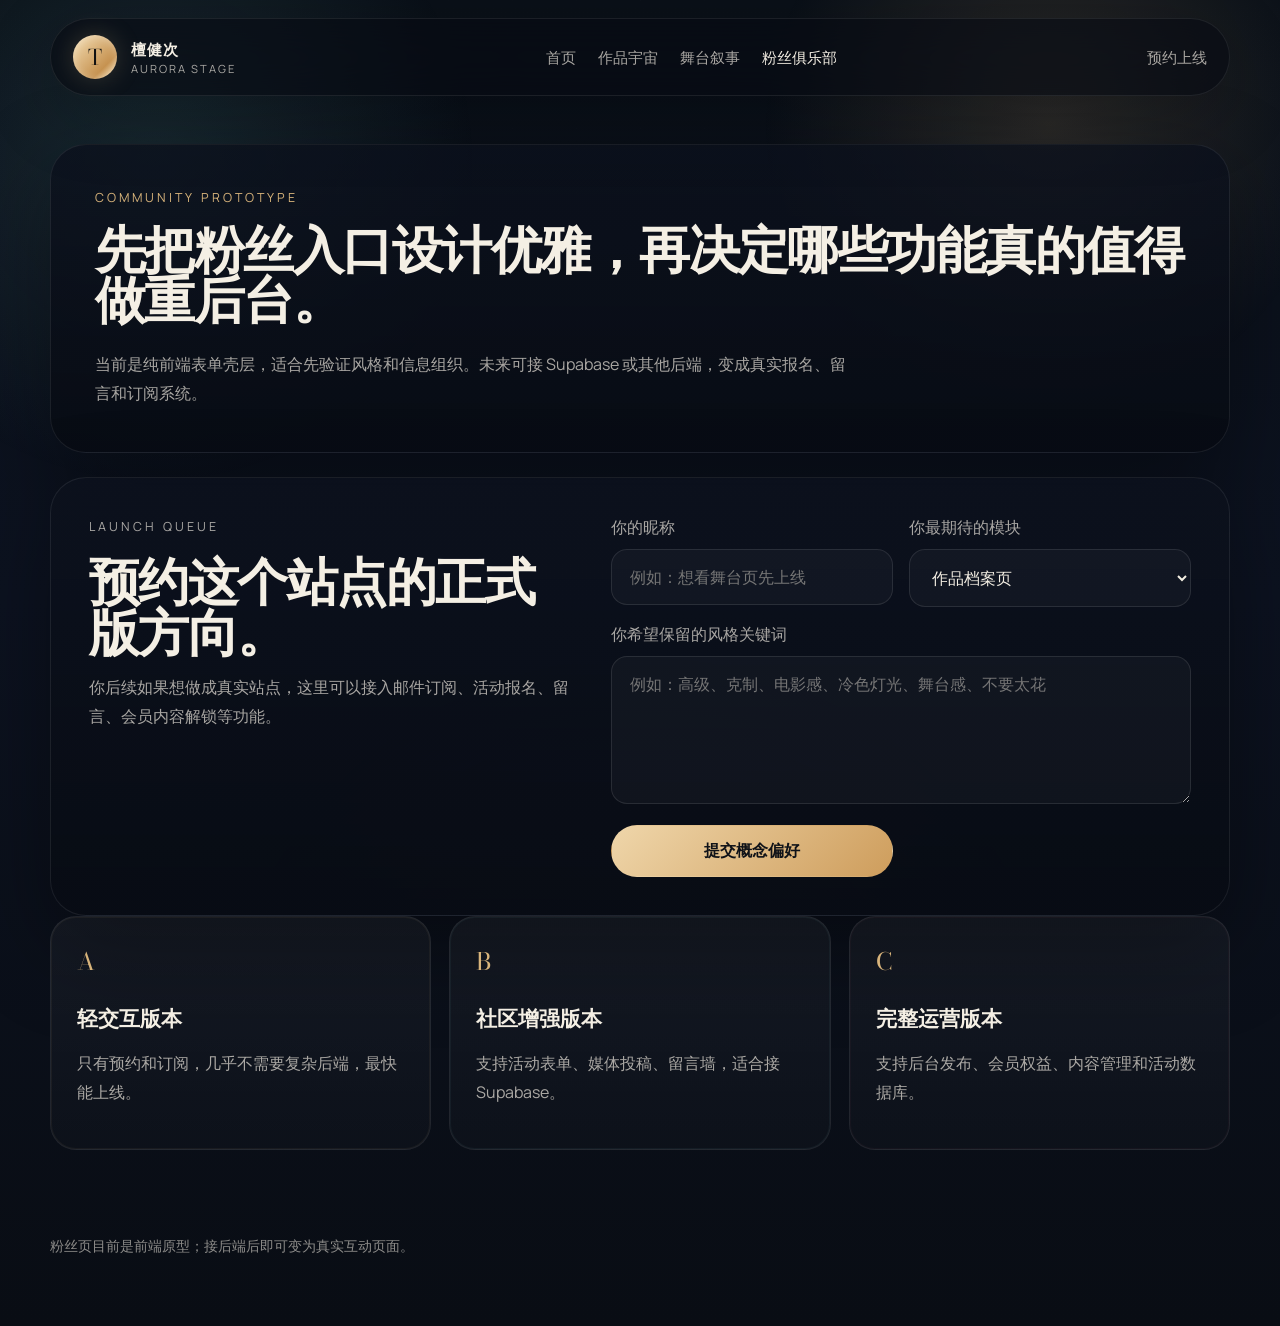
==== club.html @ 89926128 "Expand the prototype into a deployable multi-page site with a clear growth path The repo now moves b" ====
<!DOCTYPE html>
<html lang="zh-CN">
  <head>
    <meta charset="UTF-8" />
    <meta name="viewport" content="width=device-width, initial-scale=1.0" />
    <title>粉丝俱乐部 | 檀健次</title>
    <meta
      name="description"
      content="非官方概念站中的粉丝俱乐部页面：预约上线、活动报名和未来互动功能的前端原型。"
    />
    <meta name="theme-color" content="#0b0f17" />
    <link rel="icon" type="image/svg+xml" href="favicon.svg" />
    <link rel="preconnect" href="https://fonts.googleapis.com" />
    <link rel="preconnect" href="https://fonts.gstatic.com" crossorigin />
    <link
      href="https://fonts.googleapis.com/css2?family=Bodoni+Moda:opsz,wght@6..96,400;6..96,500;6..96,700&family=Manrope:wght@400;500;600;700;800&display=swap"
      rel="stylesheet"
    />
    <link rel="stylesheet" href="styles.css" />
  </head>
  <body data-page="club">
    <div class="site-bg"></div>
    <header class="site-header">
      <a class="brand" href="index.html" aria-label="返回首页">
        <span class="brand-mark">T</span>
        <span class="brand-copy">
          <strong>檀健次</strong>
          <em>Aurora Stage</em>
        </span>
      </a>
      <button class="nav-toggle" type="button" aria-label="打开导航" aria-expanded="false">
        <span></span>
        <span></span>
      </button>
      <nav class="site-nav" aria-label="主导航">
        <a href="index.html">首页</a>
        <a href="works.html">作品宇宙</a>
        <a href="stage.html">舞台叙事</a>
        <a href="club.html" aria-current="page">粉丝俱乐部</a>
      </nav>
      <a class="ghost-link" href="#launch">预约上线</a>
    </header>

    <main class="page-shell">
      <section class="page-hero panel reveal">
        <p class="eyebrow">Community Prototype</p>
        <h1>先把粉丝入口设计优雅，再决定哪些功能真的值得做重后台。</h1>
        <p class="hero-text narrow">
          当前是纯前端表单壳层，适合先验证风格和信息组织。未来可接 Supabase 或其他后端，变成真实报名、留言和订阅系统。
        </p>
      </section>

      <section id="launch" class="form-shell panel reveal">
        <div class="form-copy">
          <p class="eyebrow">Launch Queue</p>
          <h2>预约这个站点的正式版方向。</h2>
          <p>
            你后续如果想做成真实站点，这里可以接入邮件订阅、活动报名、留言、会员内容解锁等功能。
          </p>
        </div>
        <form class="prototype-form">
          <label>
            <span>你的昵称</span>
            <input type="text" placeholder="例如：想看舞台页先上线" />
          </label>
          <label>
            <span>你最期待的模块</span>
            <select>
              <option>作品档案页</option>
              <option>舞台视觉页</option>
              <option>活动报名</option>
              <option>内容更新订阅</option>
            </select>
          </label>
          <label class="full-span">
            <span>你希望保留的风格关键词</span>
            <textarea rows="5" placeholder="例如：高级、克制、电影感、冷色灯光、舞台感、不要太花"></textarea>
          </label>
          <button class="button primary" type="button">提交概念偏好</button>
        </form>
      </section>

      <section class="stack-grid reveal">
        <article class="glass-card accent-gold">
          <span class="card-index">A</span>
          <h3>轻交互版本</h3>
          <p>只有预约和订阅，几乎不需要复杂后端，最快能上线。</p>
        </article>
        <article class="glass-card accent-teal">
          <span class="card-index">B</span>
          <h3>社区增强版本</h3>
          <p>支持活动表单、媒体投稿、留言墙，适合接 Supabase。</p>
        </article>
        <article class="glass-card accent-rose">
          <span class="card-index">C</span>
          <h3>完整运营版本</h3>
          <p>支持后台发布、会员权益、内容管理和活动数据库。</p>
        </article>
      </section>
    </main>

    <footer class="site-footer">
      <p>粉丝页目前是前端原型；接后端后即可变为真实互动页面。</p>
    </footer>
    <script src="script.js"></script>
  </body>
</html>
---- styles.css ----
:root {
  --bg: #09101a;
  --bg-2: #0d1523;
  --panel: rgba(10, 16, 27, 0.82);
  --panel-strong: rgba(9, 13, 23, 0.94);
  --line: rgba(255, 255, 255, 0.08);
  --text: #f4efe4;
  --muted: rgba(244, 239, 228, 0.68);
  --gold: #d8b47b;
  --gold-deep: #b68345;
  --teal: #73c4c5;
  --rose: #98455f;
  --shadow: 0 32px 90px rgba(0, 0, 0, 0.36);
  --content: 1180px;
  --radius-xl: 36px;
  --radius-lg: 26px;
  --radius-md: 18px;
}

* {
  box-sizing: border-box;
}

html {
  scroll-behavior: smooth;
}

body {
  margin: 0;
  min-height: 100vh;
  color: var(--text);
  background: linear-gradient(180deg, #0a1018 0%, #0c1220 45%, #090d14 100%);
  font-family: "Manrope", "PingFang SC", "Microsoft YaHei", sans-serif;
}

body.nav-open {
  overflow: hidden;
}

.site-bg {
  position: fixed;
  inset: 0;
  pointer-events: none;
  background:
    radial-gradient(circle at 12% 18%, rgba(115, 196, 197, 0.14), transparent 24%),
    radial-gradient(circle at 82% 14%, rgba(216, 180, 123, 0.16), transparent 22%),
    radial-gradient(circle at 50% 120%, rgba(152, 69, 95, 0.2), transparent 34%);
}

body::before {
  content: "";
  position: fixed;
  inset: 0;
  pointer-events: none;
  opacity: 0.22;
  background-image:
    linear-gradient(rgba(255, 255, 255, 0.03) 1px, transparent 1px),
    linear-gradient(90deg, rgba(255, 255, 255, 0.03) 1px, transparent 1px);
  background-size: 64px 64px;
  mask-image: radial-gradient(circle at center, black 50%, transparent 100%);
}

img {
  max-width: 100%;
  display: block;
}

button,
input,
select,
textarea {
  font: inherit;
}

.page-shell {
  position: relative;
  z-index: 1;
  width: min(calc(100% - 32px), var(--content));
  margin: 0 auto;
  padding: 24px 0 72px;
}

.site-header {
  position: sticky;
  top: 16px;
  z-index: 40;
  width: min(calc(100% - 32px), var(--content));
  margin: 18px auto 0;
  padding: 16px 22px;
  display: flex;
  align-items: center;
  justify-content: space-between;
  gap: 20px;
  border: 1px solid var(--line);
  border-radius: 999px;
  background: rgba(7, 11, 18, 0.62);
  backdrop-filter: blur(24px);
  box-shadow: 0 20px 70px rgba(0, 0, 0, 0.22);
}

.brand {
  display: inline-flex;
  align-items: center;
  gap: 14px;
  color: inherit;
  text-decoration: none;
  white-space: nowrap;
}

.brand-mark {
  width: 44px;
  height: 44px;
  display: grid;
  place-items: center;
  border-radius: 50%;
  color: #111;
  font-family: "Bodoni Moda", "Times New Roman", serif;
  font-size: 1.35rem;
  background: linear-gradient(135deg, #f5e0b7 0%, #c69250 72%, #fff3d1 100%);
  box-shadow: inset 0 1px 8px rgba(255, 255, 255, 0.32), 0 0 26px rgba(216, 180, 123, 0.22);
}

.brand-copy {
  display: flex;
  flex-direction: column;
}

.brand-copy strong {
  font-size: 0.95rem;
  letter-spacing: 0.08em;
}

.brand-copy em {
  color: var(--muted);
  font-style: normal;
  letter-spacing: 0.18em;
  text-transform: uppercase;
  font-size: 0.7rem;
}

.site-nav {
  display: inline-flex;
  align-items: center;
  gap: 22px;
}

.site-nav a,
.ghost-link {
  color: var(--muted);
  text-decoration: none;
  font-size: 0.94rem;
  transition: color 180ms ease, opacity 180ms ease;
}

.site-nav a:hover,
.site-nav a[aria-current="page"],
.ghost-link:hover {
  color: var(--text);
}

.nav-toggle {
  display: none;
  width: 48px;
  height: 48px;
  border: 1px solid var(--line);
  border-radius: 50%;
  background: rgba(255, 255, 255, 0.03);
  align-items: center;
  justify-content: center;
  gap: 5px;
  cursor: pointer;
}

.nav-toggle span {
  display: block;
  width: 18px;
  height: 1.6px;
  border-radius: 999px;
  background: var(--text);
}

.panel,
.overview,
.entry-grid,
.timeline-shell {
  margin-top: 24px;
}

.panel,
.overview,
.timeline-shell,
.form-shell {
  border: 1px solid var(--line);
  border-radius: var(--radius-xl);
  background: linear-gradient(180deg, rgba(12, 17, 29, 0.8), rgba(8, 12, 20, 0.96));
  box-shadow: var(--shadow);
}

.hero {
  display: grid;
  grid-template-columns: 1.02fr 0.98fr;
  gap: 34px;
  min-height: 78vh;
  padding: 56px;
}

.hero-copy,
.page-hero {
  position: relative;
}

.hero-copy {
  display: flex;
  flex-direction: column;
  justify-content: center;
  max-width: 560px;
}

.page-hero {
  padding: 44px;
}

.hero h1,
.page-hero h1,
.section-heading h2,
.form-copy h2,
.quote-strip h2 {
  margin: 0;
  font-family: "Bodoni Moda", "Times New Roman", serif;
  font-weight: 700;
  line-height: 0.98;
  letter-spacing: -0.03em;
}

.hero h1 {
  font-size: clamp(3.4rem, 7vw, 6.5rem);
}

.page-hero h1,
.section-heading h2,
.form-copy h2,
.quote-strip h2 {
  font-size: clamp(2.3rem, 4vw, 4rem);
}

.eyebrow {
  margin: 0 0 18px;
  color: var(--gold);
  letter-spacing: 0.24em;
  text-transform: uppercase;
  font-size: 0.78rem;
}

.hero-text,
.section-text,
.glass-card p,
.entry-card p,
.roadmap-card li,
.bento-card p,
.timeline-item p,
.schedule-card p,
.form-copy p,
.quote-strip p,
.micro-note {
  color: var(--muted);
  line-height: 1.8;
}

.hero-text {
  max-width: 500px;
  margin: 26px 0 30px;
}

.hero-text.narrow {
  max-width: 760px;
  margin-bottom: 0;
}

.micro-note {
  margin-top: 18px;
  font-size: 0.92rem;
}

.hero-actions {
  display: flex;
  flex-wrap: wrap;
  gap: 14px;
}

.button {
  display: inline-flex;
  align-items: center;
  justify-content: center;
  min-height: 52px;
  padding: 0 22px;
  border-radius: 999px;
  border: 1px solid transparent;
  text-decoration: none;
  font-weight: 700;
  cursor: pointer;
  transition: transform 180ms ease, border-color 180ms ease, background 180ms ease;
}

.button:hover {
  transform: translateY(-2px);
}

.button.primary {
  color: #0f1218;
  background: linear-gradient(135deg, #efd6aa 0%, #ce9d5c 100%);
}

.button.secondary {
  color: var(--text);
  background: rgba(255, 255, 255, 0.03);
  border-color: rgba(255, 255, 255, 0.14);
}

.hero-visual {
  position: relative;
  min-height: 620px;
  display: flex;
  align-items: center;
  justify-content: center;
}

.orb {
  position: absolute;
  border-radius: 50%;
  filter: blur(16px);
}

.orb-gold {
  width: 520px;
  height: 520px;
  background: radial-gradient(circle, rgba(216, 180, 123, 0.28), transparent 62%);
}

.orb-teal {
  width: 280px;
  height: 280px;
  top: 14%;
  right: 6%;
  background: radial-gradient(circle, rgba(115, 196, 197, 0.26), transparent 68%);
}

.portrait-frame {
  position: relative;
  width: min(100%, 480px);
  aspect-ratio: 0.78;
  overflow: hidden;
  border-radius: 34px;
  border: 1px solid rgba(255, 255, 255, 0.12);
  background:
    linear-gradient(160deg, rgba(216, 180, 123, 0.18), rgba(255, 255, 255, 0.03) 28%, rgba(11, 17, 28, 0.95) 66%),
    linear-gradient(180deg, rgba(10, 14, 24, 0.4), rgba(7, 10, 18, 0.96));
  box-shadow: inset 0 1px 0 rgba(255, 255, 255, 0.08), 0 30px 80px rgba(0, 0, 0, 0.42);
}

.portrait-frame::before,
.portrait-frame::after {
  content: "";
  position: absolute;
  inset: 18px;
  border-radius: 24px;
}

.portrait-frame::before {
  border: 1px solid rgba(255, 255, 255, 0.08);
}

.portrait-frame::after {
  inset: auto 18px 18px 18px;
  height: 34%;
  background: linear-gradient(180deg, transparent, rgba(216, 180, 123, 0.09));
}

.portrait-shine {
  position: absolute;
  inset: -14% auto auto -18%;
  width: 60%;
  height: 130%;
  background: linear-gradient(90deg, transparent, rgba(255, 255, 255, 0.16), transparent);
  transform: rotate(18deg);
  animation: shimmer 10s linear infinite;
}

.portrait-core {
  position: absolute;
  inset: 0;
  display: flex;
  flex-direction: column;
  justify-content: flex-end;
  padding: 34px;
  background:
    radial-gradient(circle at 50% 22%, rgba(255, 255, 255, 0.06), transparent 24%),
    linear-gradient(180deg, transparent, rgba(4, 6, 11, 0.76));
}

.portrait-kicker,
.entry-tag,
.timeline-year {
  display: inline-block;
  width: fit-content;
  padding: 7px 12px;
  border-radius: 999px;
  border: 1px solid rgba(255, 255, 255, 0.12);
  color: var(--gold);
  letter-spacing: 0.16em;
  text-transform: uppercase;
  font-size: 0.74rem;
}

.portrait-kicker {
  margin-bottom: 12px;
}

.portrait-title {
  max-width: 240px;
  font-family: "Bodoni Moda", "Times New Roman", serif;
  font-size: clamp(2rem, 4vw, 3rem);
  line-height: 1.02;
}

.floating-note {
  position: absolute;
  padding: 14px 16px;
  border-radius: 18px;
  border: 1px solid rgba(255, 255, 255, 0.08);
  background: rgba(9, 13, 20, 0.68);
  backdrop-filter: blur(16px);
}

.floating-note span {
  display: block;
  margin-bottom: 4px;
  color: var(--muted);
  font-size: 0.72rem;
  letter-spacing: 0.18em;
  text-transform: uppercase;
}

.floating-note strong {
  font-size: 0.98rem;
}

.top-note {
  top: 13%;
  left: 2%;
}

.bottom-note {
  right: 3%;
  bottom: 10%;
}

.section-heading {
  max-width: 760px;
  margin-bottom: 26px;
}

.split-heading {
  max-width: none;
  display: grid;
  grid-template-columns: 1.08fr 0.92fr;
  gap: 28px;
  align-items: end;
}

.overview,
.timeline-shell {
  padding: 40px;
}

.stack-grid,
.roadmap-grid,
.schedule-grid {
  display: grid;
  gap: 18px;
}

.stack-grid,
.roadmap-grid {
  grid-template-columns: repeat(3, minmax(0, 1fr));
}

.glass-card,
.roadmap-card,
.bento-card,
.schedule-card,
.timeline-item,
.entry-card {
  border: 1px solid var(--line);
  border-radius: var(--radius-lg);
  background: linear-gradient(180deg, rgba(255, 255, 255, 0.04), rgba(255, 255, 255, 0.015));
}

.glass-card,
.roadmap-card,
.bento-card,
.schedule-card,
.timeline-item {
  padding: 26px;
}

.glass-card h3,
.entry-card h3,
.roadmap-card h3,
.bento-card h3,
.schedule-card h3 {
  margin: 14px 0 10px;
  font-size: 1.3rem;
}

.card-index {
  display: inline-block;
  margin-bottom: 10px;
  color: var(--gold);
  font-family: "Bodoni Moda", "Times New Roman", serif;
  font-size: 1.5rem;
}

.accent-gold {
  box-shadow: inset 0 0 0 1px rgba(216, 180, 123, 0.06);
}

.accent-teal {
  box-shadow: inset 0 0 0 1px rgba(115, 196, 197, 0.06);
}

.accent-rose {
  box-shadow: inset 0 0 0 1px rgba(152, 69, 95, 0.06);
}

.entry-grid {
  display: grid;
  grid-template-columns: 1.2fr 0.9fr 0.9fr;
  gap: 18px;
}

.entry-card {
  min-height: 260px;
  padding: 30px;
  text-decoration: none;
  color: inherit;
  transition: transform 220ms ease, border-color 220ms ease, box-shadow 220ms ease;
  background:
    linear-gradient(180deg, rgba(255, 255, 255, 0.03), rgba(255, 255, 255, 0.015)),
    linear-gradient(135deg, rgba(11, 17, 29, 0.96), rgba(16, 22, 34, 0.96));
}

.entry-card:hover {
  transform: translateY(-4px);
  border-color: rgba(255, 255, 255, 0.14);
  box-shadow: 0 24px 60px rgba(0, 0, 0, 0.22);
}

.entry-large {
  min-height: 320px;
  background:
    radial-gradient(circle at 74% 28%, rgba(115, 196, 197, 0.18), transparent 20%),
    linear-gradient(160deg, rgba(216, 180, 123, 0.18), rgba(11, 17, 29, 0.96) 58%);
}

.entry-tag {
  margin-bottom: 18px;
}

.blueprint {
  padding: 40px;
}

.roadmap-card ul {
  margin: 0;
  padding-left: 18px;
}

.roadmap-card li + li {
  margin-top: 10px;
}

.bento-grid {
  display: grid;
  grid-template-columns: 1.16fr 0.84fr 0.84fr;
  gap: 18px;
  margin-top: 24px;
}

.major-card {
  grid-row: span 2;
  min-height: 420px;
  background:
    radial-gradient(circle at 80% 20%, rgba(115, 196, 197, 0.18), transparent 22%),
    linear-gradient(135deg, rgba(216, 180, 123, 0.14), rgba(10, 16, 27, 0.96) 56%);
}

.timeline-list {
  display: grid;
  gap: 16px;
}

.timeline-item {
  position: relative;
  padding-left: 84px;
}

.timeline-item::before {
  content: "";
  position: absolute;
  top: 28px;
  left: 30px;
  width: 28px;
  height: 28px;
  border-radius: 50%;
  background: radial-gradient(circle, #f1ddb9 0%, #c89456 58%, #57310b 100%);
  box-shadow: 0 0 24px rgba(216, 180, 123, 0.22);
}

.wide-item .timeline-year,
.schedule-card .timeline-year {
  margin-bottom: 12px;
}

.schedule-grid {
  grid-template-columns: repeat(2, minmax(0, 1fr));
  margin-top: 24px;
}

.schedule-card {
  min-height: 220px;
}

.quote-strip {
  padding: 34px 38px;
}

.form-shell {
  display: grid;
  grid-template-columns: 0.92fr 1.08fr;
  gap: 28px;
  padding: 38px;
}

.prototype-form {
  display: grid;
  grid-template-columns: repeat(2, minmax(0, 1fr));
  gap: 16px;
}

.prototype-form label {
  display: block;
}

.prototype-form span {
  display: block;
  margin-bottom: 10px;
  color: var(--muted);
}

.prototype-form input,
.prototype-form select,
.prototype-form textarea {
  width: 100%;
  border: 1px solid rgba(255, 255, 255, 0.1);
  border-radius: 16px;
  background: rgba(255, 255, 255, 0.03);
  color: var(--text);
  padding: 16px 18px;
  outline: none;
}

.prototype-form input,
.prototype-form select {
  min-height: 56px;
}

.prototype-form textarea {
  resize: vertical;
  min-height: 148px;
}

.prototype-form input:focus,
.prototype-form select:focus,
.prototype-form textarea:focus {
  border-color: rgba(216, 180, 123, 0.48);
  box-shadow: 0 0 0 4px rgba(216, 180, 123, 0.08);
}

.full-span {
  grid-column: 1 / -1;
}

.site-footer {
  position: relative;
  z-index: 1;
  width: min(calc(100% - 32px), var(--content));
  margin: 0 auto 28px;
  padding: 0 0 28px;
  color: rgba(244, 239, 228, 0.56);
  font-size: 0.88rem;
}

.reveal {
  opacity: 0;
  transform: translateY(24px);
  transition: opacity 700ms ease, transform 700ms ease;
}

.reveal.is-visible {
  opacity: 1;
  transform: translateY(0);
}

@keyframes shimmer {
  0% {
    transform: translateX(-24%) rotate(18deg);
  }
  100% {
    transform: translateX(176%) rotate(18deg);
  }
}

@media (max-width: 1100px) {
  .hero,
  .split-heading,
  .stack-grid,
  .roadmap-grid,
  .entry-grid,
  .bento-grid,
  .schedule-grid,
  .form-shell,
  .prototype-form {
    grid-template-columns: 1fr;
  }

  .hero,
  .form-shell {
    padding: 34px;
  }

  .hero {
    min-height: auto;
  }

  .major-card {
    grid-row: span 1;
    min-height: 280px;
  }
}

@media (max-width: 820px) {
  .site-header {
    border-radius: 28px;
    padding: 14px 18px;
  }

  .nav-toggle {
    display: inline-flex;
  }

  .site-nav {
    position: absolute;
    top: calc(100% + 12px);
    left: 0;
    right: 0;
    display: grid;
    gap: 10px;
    padding: 14px;
    border-radius: 24px;
    border: 1px solid var(--line);
    background: rgba(7, 11, 18, 0.96);
    box-shadow: var(--shadow);
    opacity: 0;
    pointer-events: none;
    transform: translateY(-8px);
    transition: opacity 180ms ease, transform 180ms ease;
  }

  .site-header.nav-open .site-nav {
    opacity: 1;
    pointer-events: auto;
    transform: translateY(0);
  }

  .site-nav a,
  .ghost-link {
    padding: 12px 14px;
    border-radius: 14px;
    background: rgba(255, 255, 255, 0.03);
  }

  .ghost-link {
    display: none;
  }
}

@media (max-width: 720px) {
  .page-shell,
  .site-footer,
  .site-header {
    width: min(calc(100% - 18px), var(--content));
  }

  .site-header {
    position: static;
    margin-top: 10px;
  }

  .hero,
  .page-hero,
  .overview,
  .blueprint,
  .timeline-shell,
  .form-shell,
  .quote-strip {
    padding: 24px;
    border-radius: 24px;
  }

  .hero h1 {
    font-size: clamp(2.8rem, 15vw, 4.4rem);
  }

  .page-hero h1,
  .section-heading h2,
  .form-copy h2,
  .quote-strip h2 {
    font-size: clamp(2rem, 10vw, 3rem);
  }

  .hero-visual {
    min-height: 420px;
  }

  .floating-note {
    position: static;
    margin-top: 12px;
  }

  .timeline-item {
    padding-left: 68px;
  }

  .timeline-item::before {
    left: 22px;
    width: 24px;
    height: 24px;
  }
}
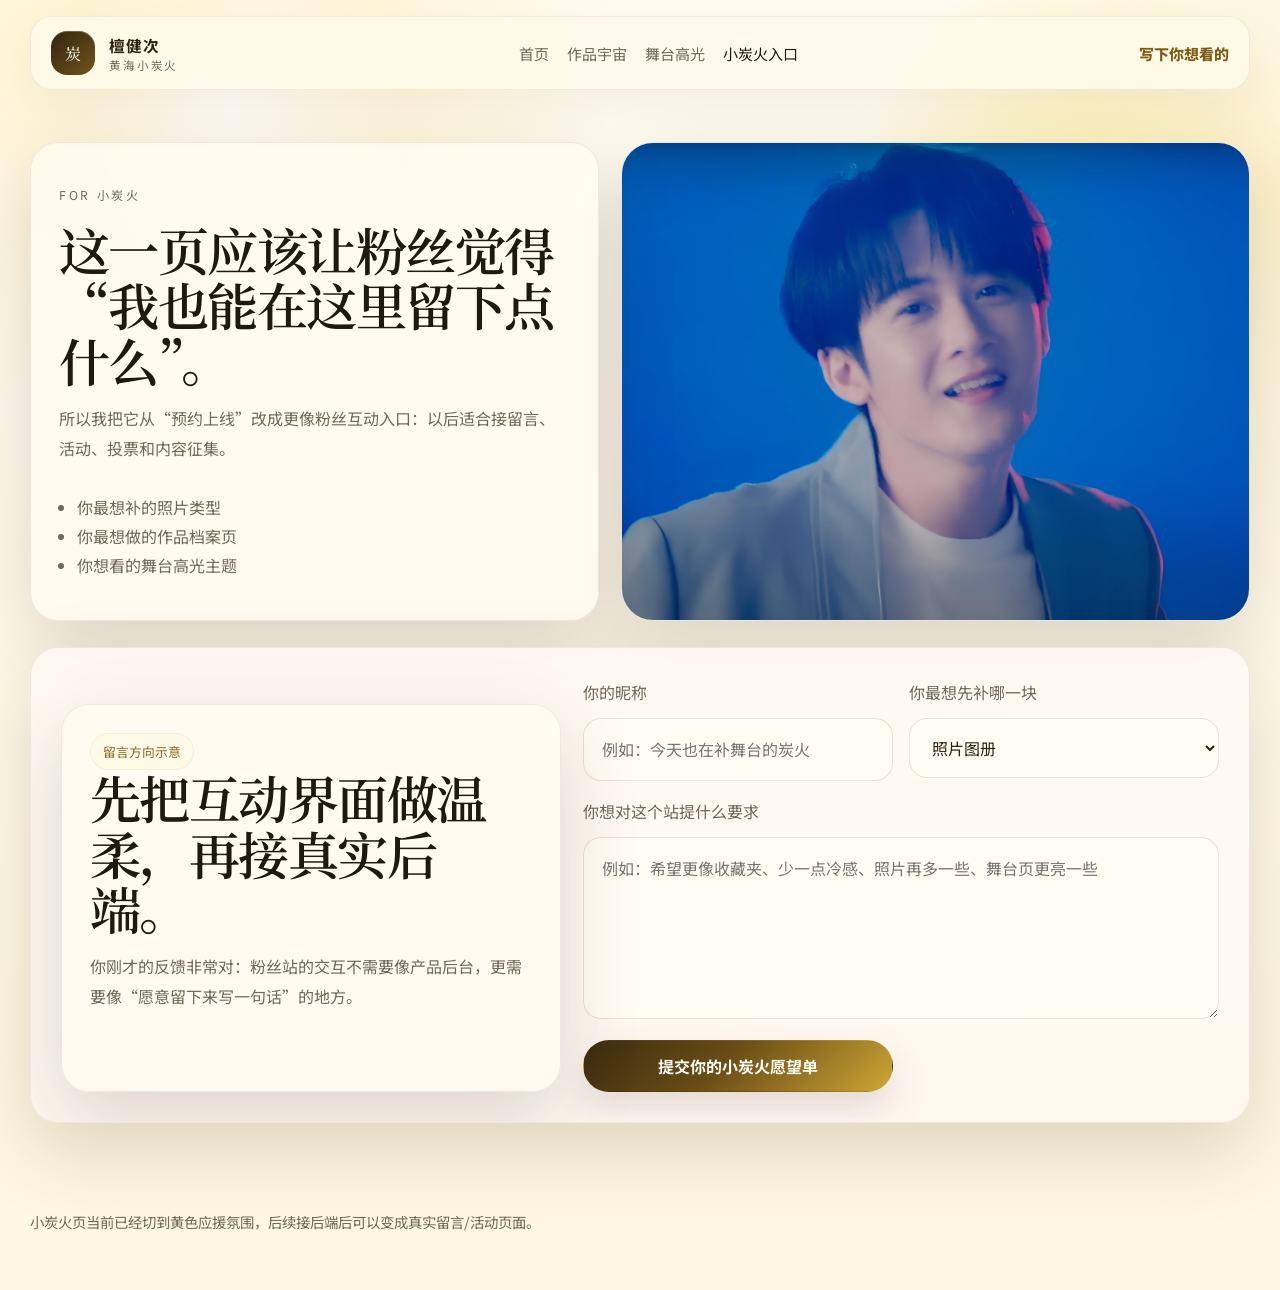
==== commit 4fe756dc: "Shift the fan site toward yellow-light support aesthetics and local photo assets The earlier redesig" ====
--- a/club.html
+++ b/club.html
@@ -3,29 +3,23 @@
   <head>
     <meta charset="UTF-8" />
     <meta name="viewport" content="width=device-width, initial-scale=1.0" />
-    <title>粉丝俱乐部 | 檀健次</title>
-    <meta
-      name="description"
-      content="非官方概念站中的粉丝俱乐部页面：预约上线、活动报名和未来互动功能的前端原型。"
-    />
-    <meta name="theme-color" content="#0b0f17" />
+    <title>小炭火入口 | 檀健次</title>
+    <meta name="description" content="檀健次粉丝向概念站中的小炭火页面：更温暖的互动入口、留言方向和活动模块原型。" />
+    <meta name="theme-color" content="#f6efe5" />
     <link rel="icon" type="image/svg+xml" href="favicon.svg" />
     <link rel="preconnect" href="https://fonts.googleapis.com" />
     <link rel="preconnect" href="https://fonts.gstatic.com" crossorigin />
-    <link
-      href="https://fonts.googleapis.com/css2?family=Bodoni+Moda:opsz,wght@6..96,400;6..96,500;6..96,700&family=Manrope:wght@400;500;600;700;800&display=swap"
-      rel="stylesheet"
-    />
+    <link href="https://fonts.googleapis.com/css2?family=Noto+Sans+SC:wght@400;500;700&family=Noto+Serif+SC:wght@500;600;700&display=swap" rel="stylesheet" />
     <link rel="stylesheet" href="styles.css" />
   </head>
   <body data-page="club">
-    <div class="site-bg"></div>
-    <header class="site-header">
+    <div class="site-bg fan-bg"></div>
+    <header class="site-header fan-header">
       <a class="brand" href="index.html" aria-label="返回首页">
-        <span class="brand-mark">T</span>
+        <span class="brand-mark">炭</span>
         <span class="brand-copy">
           <strong>檀健次</strong>
-          <em>Aurora Stage</em>
+          <em>黄海小炭火</em>
         </span>
       </a>
       <button class="nav-toggle" type="button" aria-label="打开导航" aria-expanded="false">
@@ -35,73 +29,59 @@
       <nav class="site-nav" aria-label="主导航">
         <a href="index.html">首页</a>
         <a href="works.html">作品宇宙</a>
-        <a href="stage.html">舞台叙事</a>
-        <a href="club.html" aria-current="page">粉丝俱乐部</a>
+        <a href="stage.html">舞台高光</a>
+        <a href="club.html" aria-current="page">小炭火入口</a>
       </nav>
-      <a class="ghost-link" href="#launch">预约上线</a>
+      <a class="ghost-link fan-link" href="#form">写下你想看的</a>
     </header>
 
     <main class="page-shell">
-      <section class="page-hero panel reveal">
-        <p class="eyebrow">Community Prototype</p>
-        <h1>先把粉丝入口设计优雅，再决定哪些功能真的值得做重后台。</h1>
-        <p class="hero-text narrow">
-          当前是纯前端表单壳层，适合先验证风格和信息组织。未来可接 Supabase 或其他后端，变成真实报名、留言和订阅系统。
-        </p>
+      <section class="club-welcome reveal">
+        <div class="club-copy card-soft">
+          <p class="eyebrow soft-eyebrow">For 小炭火</p>
+          <h2>这一页应该让粉丝觉得“我也能在这里留下点什么”。</h2>
+          <p>所以我把它从“预约上线”改成更像粉丝互动入口：以后适合接留言、活动、投票和内容征集。</p>
+          <ul class="club-list">
+            <li>你最想补的照片类型</li>
+            <li>你最想做的作品档案页</li>
+            <li>你想看的舞台高光主题</li>
+          </ul>
+        </div>
+        <article class="club-card tilt-card">
+          <img src="assets/images/tan-jianci-smile.jpg" alt="檀健次照片" />
+        </article>
       </section>
 
-      <section id="launch" class="form-shell panel reveal">
-        <div class="form-copy">
-          <p class="eyebrow">Launch Queue</p>
-          <h2>预约这个站点的正式版方向。</h2>
-          <p>
-            你后续如果想做成真实站点，这里可以接入邮件订阅、活动报名、留言、会员内容解锁等功能。
-          </p>
+      <section id="form" class="form-shell reveal">
+        <div class="update-panel">
+          <span class="mini-label">留言方向示意</span>
+          <h2>先把互动界面做温柔，再接真实后端。</h2>
+          <p>你刚才的反馈非常对：粉丝站的交互不需要像产品后台，更需要像“愿意留下来写一句话”的地方。</p>
         </div>
         <form class="prototype-form">
           <label>
             <span>你的昵称</span>
-            <input type="text" placeholder="例如：想看舞台页先上线" />
+            <input type="text" placeholder="例如：今天也在补舞台的炭火" />
           </label>
           <label>
-            <span>你最期待的模块</span>
+            <span>你最想先补哪一块</span>
             <select>
-              <option>作品档案页</option>
-              <option>舞台视觉页</option>
-              <option>活动报名</option>
-              <option>内容更新订阅</option>
+              <option>照片图册</option>
+              <option>作品档案</option>
+              <option>舞台高光页</option>
+              <option>留言互动区</option>
             </select>
           </label>
           <label class="full-span">
-            <span>你希望保留的风格关键词</span>
-            <textarea rows="5" placeholder="例如：高级、克制、电影感、冷色灯光、舞台感、不要太花"></textarea>
+            <span>你想对这个站提什么要求</span>
+            <textarea rows="5" placeholder="例如：希望更像收藏夹、少一点冷感、照片再多一些、舞台页更亮一些"></textarea>
           </label>
-          <button class="button primary" type="button">提交概念偏好</button>
+          <button class="button primary" type="button">提交你的小炭火愿望单</button>
         </form>
-      </section>
-
-      <section class="stack-grid reveal">
-        <article class="glass-card accent-gold">
-          <span class="card-index">A</span>
-          <h3>轻交互版本</h3>
-          <p>只有预约和订阅，几乎不需要复杂后端，最快能上线。</p>
-        </article>
-        <article class="glass-card accent-teal">
-          <span class="card-index">B</span>
-          <h3>社区增强版本</h3>
-          <p>支持活动表单、媒体投稿、留言墙，适合接 Supabase。</p>
-        </article>
-        <article class="glass-card accent-rose">
-          <span class="card-index">C</span>
-          <h3>完整运营版本</h3>
-          <p>支持后台发布、会员权益、内容管理和活动数据库。</p>
-        </article>
       </section>
     </main>
 
-    <footer class="site-footer">
-      <p>粉丝页目前是前端原型；接后端后即可变为真实互动页面。</p>
-    </footer>
+    <footer class="site-footer"><p>小炭火页当前已经切到黄色应援氛围，后续接后端后可以变成真实留言/活动页面。</p></footer>
     <script src="script.js"></script>
   </body>
 </html>
--- a/styles.css
+++ b/styles.css
@@ -1,20 +1,24 @@
 :root {
-  --bg: #09101a;
-  --bg-2: #0d1523;
-  --panel: rgba(10, 16, 27, 0.82);
-  --panel-strong: rgba(9, 13, 23, 0.94);
-  --line: rgba(255, 255, 255, 0.08);
-  --text: #f4efe4;
-  --muted: rgba(244, 239, 228, 0.68);
-  --gold: #d8b47b;
-  --gold-deep: #b68345;
-  --teal: #73c4c5;
-  --rose: #98455f;
-  --shadow: 0 32px 90px rgba(0, 0, 0, 0.36);
-  --content: 1180px;
-  --radius-xl: 36px;
+  --cream: #fff9e8;
+  --cream-deep: #fff0bf;
+  --ink: #20190e;
+  --ink-soft: #44331a;
+  --wine: #8f6520;
+  --wine-deep: #5e4316;
+  --gold: #f3c742;
+  --gold-soft: #ffe08a;
+  --shell: #fffef7;
+  --line: rgba(119, 90, 18, 0.14);
+  --line-strong: rgba(119, 90, 18, 0.24);
+  --text: #2d240f;
+  --muted: rgba(45, 36, 15, 0.68);
+  --shadow-soft: 0 22px 60px rgba(72, 45, 36, 0.08);
+  --shadow-card: 0 28px 80px rgba(48, 24, 18, 0.16);
+  --radius-xl: 34px;
   --radius-lg: 26px;
   --radius-md: 18px;
+  --content: 1220px;
+  --ease-out: cubic-bezier(0.22, 1, 0.36, 1);
 }
 
 * {
@@ -29,40 +33,20 @@
   margin: 0;
   min-height: 100vh;
   color: var(--text);
-  background: linear-gradient(180deg, #0a1018 0%, #0c1220 45%, #090d14 100%);
-  font-family: "Manrope", "PingFang SC", "Microsoft YaHei", sans-serif;
+  background:
+    radial-gradient(circle at 15% 0%, rgba(255, 224, 138, 0.42), transparent 26%),
+    radial-gradient(circle at 100% 15%, rgba(243, 199, 66, 0.18), transparent 24%),
+    linear-gradient(180deg, #fffdf3 0%, #fff7dd 100%);
+  font-family: "Noto Sans SC", "PingFang SC", "Microsoft YaHei", sans-serif;
 }
 
 body.nav-open {
   overflow: hidden;
 }
 
-.site-bg {
-  position: fixed;
-  inset: 0;
-  pointer-events: none;
-  background:
-    radial-gradient(circle at 12% 18%, rgba(115, 196, 197, 0.14), transparent 24%),
-    radial-gradient(circle at 82% 14%, rgba(216, 180, 123, 0.16), transparent 22%),
-    radial-gradient(circle at 50% 120%, rgba(152, 69, 95, 0.2), transparent 34%);
-}
-
-body::before {
-  content: "";
-  position: fixed;
-  inset: 0;
-  pointer-events: none;
-  opacity: 0.22;
-  background-image:
-    linear-gradient(rgba(255, 255, 255, 0.03) 1px, transparent 1px),
-    linear-gradient(90deg, rgba(255, 255, 255, 0.03) 1px, transparent 1px);
-  background-size: 64px 64px;
-  mask-image: radial-gradient(circle at center, black 50%, transparent 100%);
-}
-
 img {
-  max-width: 100%;
   display: block;
+  width: 100%;
 }
 
 button,
@@ -72,30 +56,82 @@
   font: inherit;
 }
 
+.site-bg {
+  position: fixed;
+  inset: 0;
+  pointer-events: none;
+}
+
+.fan-bg {
+  background:
+    radial-gradient(circle at 18% 12%, rgba(255, 255, 255, 0.82), transparent 14%),
+    radial-gradient(circle at 84% 22%, rgba(255, 236, 154, 0.62), transparent 18%);
+}
+
+.spark {
+  position: fixed;
+  z-index: 0;
+  width: 18vw;
+  aspect-ratio: 1;
+  border-radius: 50%;
+  pointer-events: none;
+  filter: blur(28px);
+  opacity: 0.28;
+  animation: drift 16s ease-in-out infinite alternate;
+}
+
+.spark-a {
+  top: 8%;
+  left: -4%;
+  background: radial-gradient(circle, rgba(255, 228, 112, 0.96), transparent 70%);
+}
+
+.spark-b {
+  top: 28%;
+  right: -2%;
+  background: radial-gradient(circle, rgba(243, 199, 66, 0.72), transparent 70%);
+  animation-duration: 19s;
+}
+
+.spark-c {
+  bottom: 12%;
+  left: 26%;
+  background: radial-gradient(circle, rgba(163, 118, 31, 0.26), transparent 72%);
+  animation-duration: 22s;
+}
+
 .page-shell {
   position: relative;
-  z-index: 1;
-  width: min(calc(100% - 32px), var(--content));
+  z-index: 2;
+  width: min(calc(100% - 34px), var(--content));
   margin: 0 auto;
-  padding: 24px 0 72px;
+  padding: 26px 0 72px;
+}
+
+.home-shell {
+  padding-top: 22px;
 }
 
 .site-header {
   position: sticky;
-  top: 16px;
-  z-index: 40;
-  width: min(calc(100% - 32px), var(--content));
-  margin: 18px auto 0;
-  padding: 16px 22px;
+  top: 12px;
+  z-index: 30;
+  width: min(calc(100% - 34px), var(--content));
+  margin: 16px auto 0;
   display: flex;
   align-items: center;
   justify-content: space-between;
-  gap: 20px;
-  border: 1px solid var(--line);
-  border-radius: 999px;
-  background: rgba(7, 11, 18, 0.62);
-  backdrop-filter: blur(24px);
-  box-shadow: 0 20px 70px rgba(0, 0, 0, 0.22);
+  gap: 18px;
+  padding: 14px 20px;
+  border-radius: 24px;
+  border: 1px solid rgba(80, 50, 42, 0.08);
+  background: rgba(255, 250, 234, 0.84);
+  box-shadow: 0 18px 50px rgba(120, 85, 65, 0.08);
+  backdrop-filter: blur(18px);
+}
+
+.fan-header {
+  border-radius: 22px;
 }
 
 .brand {
@@ -110,14 +146,14 @@
 .brand-mark {
   width: 44px;
   height: 44px;
+  border-radius: 16px;
   display: grid;
   place-items: center;
-  border-radius: 50%;
-  color: #111;
-  font-family: "Bodoni Moda", "Times New Roman", serif;
-  font-size: 1.35rem;
-  background: linear-gradient(135deg, #f5e0b7 0%, #c69250 72%, #fff3d1 100%);
-  box-shadow: inset 0 1px 8px rgba(255, 255, 255, 0.32), 0 0 26px rgba(216, 180, 123, 0.22);
+  color: var(--shell);
+  font-family: "Noto Serif SC", "Songti SC", serif;
+  font-size: 1rem;
+  background: linear-gradient(135deg, #33250f 0%, #6f531c 100%);
+  box-shadow: inset 0 1px 0 rgba(255, 255, 255, 0.24);
 }
 
 .brand-copy {
@@ -126,22 +162,22 @@
 }
 
 .brand-copy strong {
-  font-size: 0.95rem;
-  letter-spacing: 0.08em;
+  font-size: 0.98rem;
+  letter-spacing: 0.06em;
 }
 
 .brand-copy em {
   color: var(--muted);
   font-style: normal;
-  letter-spacing: 0.18em;
+  font-size: 0.72rem;
+  letter-spacing: 0.16em;
   text-transform: uppercase;
-  font-size: 0.7rem;
 }
 
 .site-nav {
   display: inline-flex;
   align-items: center;
-  gap: 22px;
+  gap: 18px;
 }
 
 .site-nav a,
@@ -149,136 +185,132 @@
   color: var(--muted);
   text-decoration: none;
   font-size: 0.94rem;
-  transition: color 180ms ease, opacity 180ms ease;
+  transition: color 180ms ease, transform 180ms ease;
 }
 
 .site-nav a:hover,
 .site-nav a[aria-current="page"],
 .ghost-link:hover {
-  color: var(--text);
+  color: var(--ink);
+}
+
+.fan-link {
+  color: #7f5a12;
+  font-weight: 800;
 }
 
 .nav-toggle {
   display: none;
-  width: 48px;
-  height: 48px;
-  border: 1px solid var(--line);
-  border-radius: 50%;
-  background: rgba(255, 255, 255, 0.03);
+  width: 46px;
+  height: 46px;
   align-items: center;
   justify-content: center;
-  gap: 5px;
+  gap: 4px;
+  border: 1px solid var(--line);
+  border-radius: 14px;
+  background: rgba(255, 255, 255, 0.45);
   cursor: pointer;
 }
 
 .nav-toggle span {
   display: block;
   width: 18px;
-  height: 1.6px;
+  height: 2px;
+  background: var(--ink);
   border-radius: 999px;
-  background: var(--text);
-}
-
-.panel,
-.overview,
-.entry-grid,
-.timeline-shell {
-  margin-top: 24px;
-}
-
-.panel,
-.overview,
-.timeline-shell,
-.form-shell {
-  border: 1px solid var(--line);
-  border-radius: var(--radius-xl);
-  background: linear-gradient(180deg, rgba(12, 17, 29, 0.8), rgba(8, 12, 20, 0.96));
-  box-shadow: var(--shadow);
-}
-
-.hero {
-  display: grid;
-  grid-template-columns: 1.02fr 0.98fr;
+}
+
+.hero-fan,
+.panel-soft,
+.gallery-showcase,
+.poster-cluster,
+.spotlight-wrap,
+.club-welcome,
+.form-shell,
+.update-panel,
+.ticker-band,
+.credit-strip,
+.memory-card,
+.card-soft,
+.page-intro,
+.diary-panel,
+.section-frame {
+  position: relative;
+  z-index: 1;
+}
+
+.hero-fan {
+  display: grid;
+  grid-template-columns: 5fr 7fr;
   gap: 34px;
-  min-height: 78vh;
-  padding: 56px;
-}
-
-.hero-copy,
-.page-hero {
-  position: relative;
-}
-
-.hero-copy {
-  display: flex;
-  flex-direction: column;
-  justify-content: center;
-  max-width: 560px;
-}
-
-.page-hero {
-  padding: 44px;
-}
-
-.hero h1,
-.page-hero h1,
+  align-items: end;
+  min-height: min(100svh, 920px);
+  padding: 36px 0 26px;
+}
+
+.hero-main {
+  padding: 24px 0 30px;
+}
+
+.eyebrow {
+  margin: 0 0 16px;
+  font-size: 0.76rem;
+  letter-spacing: 0.22em;
+  text-transform: uppercase;
+}
+
+.soft-eyebrow {
+  color: rgba(127, 90, 18, 0.76);
+}
+
+.hero-fan h1,
+.page-intro h1,
 .section-heading h2,
-.form-copy h2,
-.quote-strip h2 {
+.card-soft h3,
+.club-copy h2,
+.update-panel h2 {
   margin: 0;
-  font-family: "Bodoni Moda", "Times New Roman", serif;
-  font-weight: 700;
-  line-height: 0.98;
+  color: var(--ink);
+  font-family: "Noto Serif SC", "Songti SC", serif;
+  font-weight: 600;
   letter-spacing: -0.03em;
-}
-
-.hero h1 {
-  font-size: clamp(3.4rem, 7vw, 6.5rem);
-}
-
-.page-hero h1,
+  line-height: 1.08;
+}
+
+.hero-fan h1 {
+  font-size: clamp(2.9rem, 6vw, 5.4rem);
+}
+
+.page-intro h1,
 .section-heading h2,
-.form-copy h2,
-.quote-strip h2 {
-  font-size: clamp(2.3rem, 4vw, 4rem);
-}
-
-.eyebrow {
-  margin: 0 0 18px;
-  color: var(--gold);
-  letter-spacing: 0.24em;
-  text-transform: uppercase;
-  font-size: 0.78rem;
+.club-copy h2,
+.update-panel h2 {
+  font-size: clamp(2rem, 4vw, 3.6rem);
 }
 
 .hero-text,
 .section-text,
-.glass-card p,
-.entry-card p,
-.roadmap-card li,
-.bento-card p,
-.timeline-item p,
-.schedule-card p,
-.form-copy p,
-.quote-strip p,
-.micro-note {
+.card-soft p,
+.poster-note p,
+.update-panel p,
+.prototype-form span,
+.prototype-form input,
+.prototype-form select,
+.prototype-form textarea,
+.site-footer,
+.credit-strip p,
+.memory-card p {
   color: var(--muted);
-  line-height: 1.8;
+  line-height: 1.85;
+}
+
+.fan-copy {
+  max-width: 480px;
 }
 
 .hero-text {
-  max-width: 500px;
-  margin: 26px 0 30px;
-}
-
-.hero-text.narrow {
-  max-width: 760px;
-  margin-bottom: 0;
-}
-
-.micro-note {
-  margin-top: 18px;
-  font-size: 0.92rem;
+  margin: 26px 0 28px;
+  font-size: 1rem;
 }
 
 .hero-actions {
@@ -295,10 +327,9 @@
   padding: 0 22px;
   border-radius: 999px;
   border: 1px solid transparent;
+  font-weight: 700;
   text-decoration: none;
-  font-weight: 700;
-  cursor: pointer;
-  transition: transform 180ms ease, border-color 180ms ease, background 180ms ease;
+  transition: transform 280ms var(--ease-out), box-shadow 280ms var(--ease-out), border-color 280ms ease;
 }
 
 .button:hover {
@@ -306,339 +337,388 @@
 }
 
 .button.primary {
-  color: #0f1218;
-  background: linear-gradient(135deg, #efd6aa 0%, #ce9d5c 100%);
+  color: var(--shell);
+  background: linear-gradient(135deg, #3a2b10 0%, #6a4d16 45%, #f3c742 120%);
+  box-shadow: 0 16px 36px rgba(105, 67, 72, 0.18);
 }
 
 .button.secondary {
-  color: var(--text);
-  background: rgba(255, 255, 255, 0.03);
-  border-color: rgba(255, 255, 255, 0.14);
-}
-
-.hero-visual {
+  color: var(--ink);
+  background: rgba(255, 255, 255, 0.68);
+  border-color: rgba(92, 57, 51, 0.1);
+}
+
+.fan-tags {
+  display: flex;
+  flex-wrap: wrap;
+  gap: 10px;
+  margin-top: 20px;
+}
+
+.fan-tags span,
+.mini-label,
+.floating-badge {
+  display: inline-flex;
+  align-items: center;
+  gap: 8px;
+  padding: 8px 12px;
+  border-radius: 999px;
+  font-size: 0.8rem;
+}
+
+.fan-tags span,
+.mini-label {
+  color: rgba(127, 90, 18, 0.9);
+  background: rgba(255, 251, 230, 0.88);
+  border: 1px solid rgba(127, 90, 18, 0.08);
+}
+
+.hero-photo-stack {
   position: relative;
-  min-height: 620px;
-  display: flex;
-  align-items: center;
-  justify-content: center;
-}
-
-.orb {
+  min-height: 720px;
+}
+
+.photo-card,
+.gallery-large,
+.gallery-small,
+.poster-card,
+.stage-card,
+.club-card,
+.memory-card,
+.card-soft,
+.update-panel,
+.form-shell,
+.hero-strip-card {
+  overflow: hidden;
+  border: 1px solid rgba(103, 68, 73, 0.1);
+  background: rgba(255, 250, 244, 0.84);
+  box-shadow: var(--shadow-card);
+}
+
+.photo-card,
+.gallery-large,
+.gallery-small,
+.poster-card,
+.stage-card,
+.hero-strip-card {
+  border-radius: 30px;
+}
+
+.photo-card img,
+.gallery-large img,
+.gallery-small img,
+.poster-card img,
+.stage-card img {
+  height: 100%;
+  object-fit: cover;
+}
+
+.photo-card-main {
   position: absolute;
-  border-radius: 50%;
-  filter: blur(16px);
-}
-
-.orb-gold {
-  width: 520px;
-  height: 520px;
-  background: radial-gradient(circle, rgba(216, 180, 123, 0.28), transparent 62%);
-}
-
-.orb-teal {
-  width: 280px;
-  height: 280px;
-  top: 14%;
-  right: 6%;
-  background: radial-gradient(circle, rgba(115, 196, 197, 0.26), transparent 68%);
-}
-
-.portrait-frame {
-  position: relative;
-  width: min(100%, 480px);
-  aspect-ratio: 0.78;
-  overflow: hidden;
-  border-radius: 34px;
-  border: 1px solid rgba(255, 255, 255, 0.12);
-  background:
-    linear-gradient(160deg, rgba(216, 180, 123, 0.18), rgba(255, 255, 255, 0.03) 28%, rgba(11, 17, 28, 0.95) 66%),
-    linear-gradient(180deg, rgba(10, 14, 24, 0.4), rgba(7, 10, 18, 0.96));
-  box-shadow: inset 0 1px 0 rgba(255, 255, 255, 0.08), 0 30px 80px rgba(0, 0, 0, 0.42);
-}
-
-.portrait-frame::before,
-.portrait-frame::after {
-  content: "";
+  right: 0;
+  top: 0;
+  width: min(78%, 540px);
+  aspect-ratio: 4 / 5;
+}
+
+.photo-card-side {
   position: absolute;
-  inset: 18px;
-  border-radius: 24px;
-}
-
-.portrait-frame::before {
-  border: 1px solid rgba(255, 255, 255, 0.08);
-}
-
-.portrait-frame::after {
-  inset: auto 18px 18px 18px;
-  height: 34%;
-  background: linear-gradient(180deg, transparent, rgba(216, 180, 123, 0.09));
-}
-
-.portrait-shine {
+  left: 6%;
+  bottom: 5%;
+  width: min(42%, 250px);
+  aspect-ratio: 4 / 5;
+}
+
+.photo-card-meta {
   position: absolute;
-  inset: -14% auto auto -18%;
-  width: 60%;
-  height: 130%;
-  background: linear-gradient(90deg, transparent, rgba(255, 255, 255, 0.16), transparent);
-  transform: rotate(18deg);
-  animation: shimmer 10s linear infinite;
-}
-
-.portrait-core {
-  position: absolute;
-  inset: 0;
-  display: flex;
-  flex-direction: column;
-  justify-content: flex-end;
-  padding: 34px;
-  background:
-    radial-gradient(circle at 50% 22%, rgba(255, 255, 255, 0.06), transparent 24%),
-    linear-gradient(180deg, transparent, rgba(4, 6, 11, 0.76));
-}
-
-.portrait-kicker,
-.entry-tag,
-.timeline-year {
-  display: inline-block;
-  width: fit-content;
-  padding: 7px 12px;
-  border-radius: 999px;
-  border: 1px solid rgba(255, 255, 255, 0.12);
-  color: var(--gold);
-  letter-spacing: 0.16em;
-  text-transform: uppercase;
-  font-size: 0.74rem;
-}
-
-.portrait-kicker {
-  margin-bottom: 12px;
-}
-
-.portrait-title {
-  max-width: 240px;
-  font-family: "Bodoni Moda", "Times New Roman", serif;
-  font-size: clamp(2rem, 4vw, 3rem);
-  line-height: 1.02;
-}
-
-.floating-note {
-  position: absolute;
+  left: 20px;
+  right: 20px;
+  bottom: 18px;
   padding: 14px 16px;
-  border-radius: 18px;
-  border: 1px solid rgba(255, 255, 255, 0.08);
-  background: rgba(9, 13, 20, 0.68);
-  backdrop-filter: blur(16px);
-}
-
-.floating-note span {
+  border-radius: 22px;
+  background: linear-gradient(180deg, rgba(22, 17, 18, 0.08), rgba(22, 17, 18, 0.72));
+  color: #fff;
+  backdrop-filter: blur(12px);
+}
+
+.photo-card-meta span {
   display: block;
-  margin-bottom: 4px;
-  color: var(--muted);
+  margin-bottom: 6px;
   font-size: 0.72rem;
   letter-spacing: 0.18em;
   text-transform: uppercase;
-}
-
-.floating-note strong {
-  font-size: 0.98rem;
-}
-
-.top-note {
-  top: 13%;
-  left: 2%;
-}
-
-.bottom-note {
-  right: 3%;
-  bottom: 10%;
+  color: rgba(255, 245, 233, 0.7);
+}
+
+.photo-card-meta strong {
+  font-size: 1.08rem;
+  line-height: 1.5;
+}
+
+.floating-badge {
+  position: absolute;
+  z-index: 2;
+  color: #7f5a12;
+  background: rgba(255, 251, 229, 0.94);
+  border: 1px solid rgba(103, 68, 73, 0.1);
+  box-shadow: 0 14px 30px rgba(96, 68, 58, 0.08);
+}
+
+.badge-top {
+  top: 3%;
+  left: 0;
+}
+
+.badge-bottom {
+  right: 4%;
+  bottom: 2%;
+}
+
+.ticker-band {
+  overflow: hidden;
+  margin-top: 6px;
+  padding: 18px 0;
+  border-top: 1px solid rgba(103, 68, 73, 0.08);
+  border-bottom: 1px solid rgba(103, 68, 73, 0.08);
+}
+
+.ticker-track {
+  display: flex;
+  gap: 40px;
+  min-width: max-content;
+  animation: marquee 24s linear infinite;
+}
+
+.ticker-track span {
+  color: rgba(103, 68, 73, 0.84);
+  letter-spacing: 0.08em;
+  white-space: nowrap;
 }
 
 .section-heading {
   max-width: 760px;
-  margin-bottom: 26px;
+  margin-bottom: 24px;
 }
 
 .split-heading {
   max-width: none;
   display: grid;
-  grid-template-columns: 1.08fr 0.92fr;
-  gap: 28px;
+  grid-template-columns: 1.02fr 0.98fr;
+  gap: 24px;
   align-items: end;
 }
 
-.overview,
-.timeline-shell {
-  padding: 40px;
-}
-
-.stack-grid,
-.roadmap-grid,
-.schedule-grid {
-  display: grid;
+.gallery-showcase,
+.page-intro,
+.poster-cluster,
+.spotlight-wrap,
+.club-welcome,
+.form-shell,
+.update-panel,
+.section-frame,
+.diary-panel {
+  margin-top: 26px;
+}
+
+.gallery-grid {
+  display: grid;
+  grid-template-columns: 1.18fr 0.82fr;
   gap: 18px;
 }
 
-.stack-grid,
-.roadmap-grid {
+.gallery-large {
+  grid-row: span 2;
+  min-height: 680px;
+}
+
+.gallery-copy,
+.gallery-note,
+.memory-card,
+.card-soft,
+.update-panel,
+.club-copy,
+.form-shell {
+  border-radius: 28px;
+}
+
+.card-soft,
+.memory-card,
+.update-panel,
+.club-copy {
+  padding: 28px;
+  background: rgba(255, 252, 240, 0.82);
+}
+
+.gallery-copy h3,
+.memory-card h3,
+.card-soft h3,
+.poster-note h3,
+.club-card h3 {
+  margin: 14px 0 10px;
+  font-family: "Noto Serif SC", "Songti SC", serif;
+  font-size: clamp(1.4rem, 2vw, 2rem);
+  line-height: 1.35;
+}
+
+.gallery-small {
+  min-height: 320px;
+}
+
+.gallery-note ul,
+.club-list,
+.archive-list {
+  margin: 14px 0 0;
+  padding-left: 18px;
+  color: var(--muted);
+  line-height: 1.8;
+}
+
+.memory-grid,
+.hero-strip,
+.poster-grid,
+.club-grid {
+  display: grid;
+  gap: 18px;
+}
+
+.memory-grid,
+.hero-strip,
+.club-grid {
   grid-template-columns: repeat(3, minmax(0, 1fr));
-}
-
-.glass-card,
-.roadmap-card,
-.bento-card,
-.schedule-card,
-.timeline-item,
-.entry-card {
-  border: 1px solid var(--line);
-  border-radius: var(--radius-lg);
-  background: linear-gradient(180deg, rgba(255, 255, 255, 0.04), rgba(255, 255, 255, 0.015));
-}
-
-.glass-card,
-.roadmap-card,
-.bento-card,
-.schedule-card,
-.timeline-item {
-  padding: 26px;
-}
-
-.glass-card h3,
-.entry-card h3,
-.roadmap-card h3,
-.bento-card h3,
-.schedule-card h3 {
-  margin: 14px 0 10px;
-  font-size: 1.3rem;
-}
-
-.card-index {
-  display: inline-block;
-  margin-bottom: 10px;
-  color: var(--gold);
-  font-family: "Bodoni Moda", "Times New Roman", serif;
-  font-size: 1.5rem;
-}
-
-.accent-gold {
-  box-shadow: inset 0 0 0 1px rgba(216, 180, 123, 0.06);
-}
-
-.accent-teal {
-  box-shadow: inset 0 0 0 1px rgba(115, 196, 197, 0.06);
-}
-
-.accent-rose {
-  box-shadow: inset 0 0 0 1px rgba(152, 69, 95, 0.06);
-}
-
-.entry-grid {
-  display: grid;
-  grid-template-columns: 1.2fr 0.9fr 0.9fr;
-  gap: 18px;
-}
-
-.entry-card {
-  min-height: 260px;
+  margin-top: 24px;
+}
+
+.memory-primary {
+  background: linear-gradient(160deg, rgba(255, 252, 236, 0.96), rgba(255, 235, 160, 0.72));
+}
+
+.credit-strip {
+  margin-top: 24px;
+  padding: 16px 0 0;
+  border-top: 1px solid rgba(103, 68, 73, 0.08);
+}
+
+.page-intro {
   padding: 30px;
-  text-decoration: none;
-  color: inherit;
-  transition: transform 220ms ease, border-color 220ms ease, box-shadow 220ms ease;
-  background:
-    linear-gradient(180deg, rgba(255, 255, 255, 0.03), rgba(255, 255, 255, 0.015)),
-    linear-gradient(135deg, rgba(11, 17, 29, 0.96), rgba(16, 22, 34, 0.96));
-}
-
-.entry-card:hover {
-  transform: translateY(-4px);
-  border-color: rgba(255, 255, 255, 0.14);
-  box-shadow: 0 24px 60px rgba(0, 0, 0, 0.22);
-}
-
-.entry-large {
-  min-height: 320px;
-  background:
-    radial-gradient(circle at 74% 28%, rgba(115, 196, 197, 0.18), transparent 20%),
-    linear-gradient(160deg, rgba(216, 180, 123, 0.18), rgba(11, 17, 29, 0.96) 58%);
-}
-
-.entry-tag {
-  margin-bottom: 18px;
-}
-
-.blueprint {
-  padding: 40px;
-}
-
-.roadmap-card ul {
-  margin: 0;
-  padding-left: 18px;
-}
-
-.roadmap-card li + li {
-  margin-top: 10px;
-}
-
-.bento-grid {
-  display: grid;
-  grid-template-columns: 1.16fr 0.84fr 0.84fr;
+}
+
+.hero-strip-card {
+  padding: 24px;
+  background: linear-gradient(180deg, rgba(255, 252, 240, 0.92), rgba(255, 242, 191, 0.82));
+}
+
+.hero-strip-card h3 {
+  margin: 12px 0 8px;
+  font-family: "Noto Serif SC", "Songti SC", serif;
+  font-size: 1.36rem;
+}
+
+.poster-cluster {
+  padding: 34px;
+  border-radius: 34px;
+  background: linear-gradient(180deg, rgba(255, 252, 241, 0.92), rgba(255, 236, 173, 0.8));
+  box-shadow: var(--shadow-soft);
+}
+
+.poster-grid {
+  grid-template-columns: 1.1fr 0.9fr 0.9fr;
+}
+
+.poster-card {
+  min-height: 430px;
+}
+
+.poster-card.large-card {
+  grid-row: span 2;
+}
+
+.poster-note {
+  padding: 24px;
+}
+
+.stage-hero {
+  display: grid;
+  grid-template-columns: 0.95fr 1.05fr;
+  gap: 24px;
+  align-items: stretch;
+}
+
+.stage-card {
+  min-height: 420px;
+}
+
+.spotlight-wrap {
+  padding: 34px;
+  border-radius: 34px;
+  background: linear-gradient(135deg, rgba(68, 51, 20, 0.98), rgba(31, 23, 9, 0.98));
+  color: rgba(255, 244, 231, 0.92);
+  box-shadow: 0 32px 80px rgba(57, 30, 27, 0.22);
+}
+
+.spotlight-wrap .section-text,
+.spotlight-wrap p,
+.spotlight-wrap li,
+.spotlight-wrap .mini-label {
+  color: rgba(255, 244, 231, 0.72);
+}
+
+.spotlight-wrap h2,
+.spotlight-wrap h3 {
+  color: rgba(255, 249, 241, 0.96);
+}
+
+.spotlight-grid {
+  display: grid;
+  grid-template-columns: 1.15fr 0.85fr;
   gap: 18px;
   margin-top: 24px;
 }
 
-.major-card {
-  grid-row: span 2;
-  min-height: 420px;
-  background:
-    radial-gradient(circle at 80% 20%, rgba(115, 196, 197, 0.18), transparent 22%),
-    linear-gradient(135deg, rgba(216, 180, 123, 0.14), rgba(10, 16, 27, 0.96) 56%);
-}
-
-.timeline-list {
-  display: grid;
-  gap: 16px;
-}
-
-.timeline-item {
-  position: relative;
-  padding-left: 84px;
-}
-
-.timeline-item::before {
-  content: "";
-  position: absolute;
-  top: 28px;
-  left: 30px;
-  width: 28px;
-  height: 28px;
-  border-radius: 50%;
-  background: radial-gradient(circle, #f1ddb9 0%, #c89456 58%, #57310b 100%);
-  box-shadow: 0 0 24px rgba(216, 180, 123, 0.22);
-}
-
-.wide-item .timeline-year,
-.schedule-card .timeline-year {
-  margin-bottom: 12px;
-}
-
-.schedule-grid {
-  grid-template-columns: repeat(2, minmax(0, 1fr));
-  margin-top: 24px;
-}
-
-.schedule-card {
-  min-height: 220px;
-}
-
-.quote-strip {
-  padding: 34px 38px;
+.stage-card.side-stage {
+  min-height: 260px;
+}
+
+.diary-panel {
+  padding: 34px;
+  border-radius: 34px;
+  background: rgba(255, 252, 239, 0.86);
+  box-shadow: var(--shadow-soft);
+}
+
+.diary-grid {
+  display: grid;
+  grid-template-columns: repeat(3, minmax(0, 1fr));
+  gap: 18px;
+}
+
+.club-welcome {
+  display: grid;
+  grid-template-columns: 0.95fr 1.05fr;
+  gap: 22px;
+  align-items: stretch;
+}
+
+.club-copy {
+  display: flex;
+  flex-direction: column;
+  justify-content: center;
+}
+
+.club-card {
+  min-height: 100%;
+  border-radius: 32px;
+}
+
+.club-card img {
+  height: 100%;
+  object-fit: cover;
 }
 
 .form-shell {
   display: grid;
-  grid-template-columns: 0.92fr 1.08fr;
-  gap: 28px;
-  padding: 38px;
+  grid-template-columns: 0.88fr 1.12fr;
+  gap: 22px;
+  padding: 30px;
 }
 
 .prototype-form {
@@ -654,18 +734,17 @@
 .prototype-form span {
   display: block;
   margin-bottom: 10px;
-  color: var(--muted);
 }
 
 .prototype-form input,
 .prototype-form select,
 .prototype-form textarea {
   width: 100%;
-  border: 1px solid rgba(255, 255, 255, 0.1);
-  border-radius: 16px;
-  background: rgba(255, 255, 255, 0.03);
+  padding: 16px 18px;
+  border: 1px solid rgba(127, 90, 18, 0.16);
+  border-radius: 18px;
+  background: rgba(255, 253, 243, 0.9);
   color: var(--text);
-  padding: 16px 18px;
   outline: none;
 }
 
@@ -675,15 +754,15 @@
 }
 
 .prototype-form textarea {
+  min-height: 160px;
   resize: vertical;
-  min-height: 148px;
 }
 
 .prototype-form input:focus,
 .prototype-form select:focus,
 .prototype-form textarea:focus {
-  border-color: rgba(216, 180, 123, 0.48);
-  box-shadow: 0 0 0 4px rgba(216, 180, 123, 0.08);
+  border-color: rgba(243, 199, 66, 0.56);
+  box-shadow: 0 0 0 4px rgba(243, 199, 66, 0.14);
 }
 
 .full-span {
@@ -692,66 +771,108 @@
 
 .site-footer {
   position: relative;
-  z-index: 1;
-  width: min(calc(100% - 32px), var(--content));
+  z-index: 2;
+  width: min(calc(100% - 34px), var(--content));
   margin: 0 auto 28px;
-  padding: 0 0 28px;
-  color: rgba(244, 239, 228, 0.56);
-  font-size: 0.88rem;
+  padding-bottom: 12px;
+  font-size: 0.9rem;
 }
 
 .reveal {
   opacity: 0;
-  transform: translateY(24px);
-  transition: opacity 700ms ease, transform 700ms ease;
+  transform: translateY(18px);
+  filter: blur(8px);
+  transition: opacity 760ms var(--ease-out), transform 760ms var(--ease-out), filter 760ms var(--ease-out);
 }
 
 .reveal.is-visible {
   opacity: 1;
   transform: translateY(0);
-}
-
-@keyframes shimmer {
+  filter: blur(0);
+}
+
+.tilt-card {
+  transform: perspective(1200px) rotateX(var(--rx, 0deg)) rotateY(var(--ry, 0deg)) translateY(0);
+  transition: transform 320ms var(--ease-out), box-shadow 320ms var(--ease-out);
+  transform-style: preserve-3d;
+}
+
+.tilt-card:hover {
+  box-shadow: 0 34px 90px rgba(48, 24, 18, 0.22);
+}
+
+@keyframes drift {
   0% {
-    transform: translateX(-24%) rotate(18deg);
+    transform: translate3d(0, 0, 0) scale(1);
   }
   100% {
-    transform: translateX(176%) rotate(18deg);
+    transform: translate3d(14px, -22px, 0) scale(1.08);
+  }
+}
+
+@keyframes marquee {
+  0% {
+    transform: translateX(0);
+  }
+  100% {
+    transform: translateX(-50%);
   }
 }
 
 @media (max-width: 1100px) {
-  .hero,
+  .hero-fan,
   .split-heading,
-  .stack-grid,
-  .roadmap-grid,
-  .entry-grid,
-  .bento-grid,
-  .schedule-grid,
+  .gallery-grid,
+  .memory-grid,
+  .hero-strip,
+  .poster-grid,
+  .stage-hero,
+  .spotlight-grid,
+  .diary-grid,
+  .club-welcome,
+  .club-grid,
   .form-shell,
   .prototype-form {
     grid-template-columns: 1fr;
   }
 
-  .hero,
-  .form-shell {
-    padding: 34px;
-  }
-
-  .hero {
+  .hero-photo-stack,
+  .photo-card-main,
+  .photo-card-side {
+    position: relative;
+    width: 100%;
+    inset: auto;
+  }
+
+  .hero-photo-stack {
     min-height: auto;
-  }
-
-  .major-card {
+    display: grid;
+    gap: 16px;
+  }
+
+  .photo-card-main {
+    max-width: 620px;
+  }
+
+  .photo-card-side {
+    max-width: 280px;
+    justify-self: end;
+  }
+
+  .gallery-large {
+    min-height: 460px;
+  }
+
+  .poster-card.large-card {
     grid-row: span 1;
-    min-height: 280px;
   }
 }
 
 @media (max-width: 820px) {
   .site-header {
-    border-radius: 28px;
-    padding: 14px 18px;
+    top: 10px;
+    padding: 12px 14px;
+    border-radius: 18px;
   }
 
   .nav-toggle {
@@ -760,16 +881,15 @@
 
   .site-nav {
     position: absolute;
-    top: calc(100% + 12px);
+    top: calc(100% + 10px);
     left: 0;
     right: 0;
     display: grid;
     gap: 10px;
     padding: 14px;
-    border-radius: 24px;
-    border: 1px solid var(--line);
-    background: rgba(7, 11, 18, 0.96);
-    box-shadow: var(--shadow);
+    border-radius: 20px;
+    background: rgba(252, 246, 239, 0.96);
+    box-shadow: var(--shadow-soft);
     opacity: 0;
     pointer-events: none;
     transform: translateY(-8px);
@@ -786,7 +906,7 @@
   .ghost-link {
     padding: 12px 14px;
     border-radius: 14px;
-    background: rgba(255, 255, 255, 0.03);
+    background: rgba(255, 255, 255, 0.72);
   }
 
   .ghost-link {
@@ -796,8 +916,8 @@
 
 @media (max-width: 720px) {
   .page-shell,
-  .site-footer,
-  .site-header {
+  .site-header,
+  .site-footer {
     width: min(calc(100% - 18px), var(--content));
   }
 
@@ -806,44 +926,57 @@
     margin-top: 10px;
   }
 
-  .hero,
-  .page-hero,
-  .overview,
-  .blueprint,
-  .timeline-shell,
+  .hero-fan,
+  .page-intro,
+  .poster-cluster,
+  .spotlight-wrap,
+  .diary-panel,
+  .club-welcome,
   .form-shell,
-  .quote-strip {
-    padding: 24px;
+  .update-panel,
+  .card-soft,
+  .memory-card {
+    padding-left: 0;
+    padding-right: 0;
+  }
+
+  .hero-fan {
+    min-height: auto;
+    gap: 22px;
+    padding-top: 18px;
+  }
+
+  .hero-fan h1 {
+    font-size: clamp(2.5rem, 13vw, 3.8rem);
+  }
+
+  .page-intro h1,
+  .section-heading h2,
+  .club-copy h2,
+  .update-panel h2 {
+    font-size: clamp(1.8rem, 8vw, 2.8rem);
+  }
+
+  .photo-card,
+  .gallery-large,
+  .gallery-small,
+  .poster-card,
+  .stage-card,
+  .club-card,
+  .hero-strip-card,
+  .card-soft,
+  .memory-card,
+  .update-panel,
+  .form-shell,
+  .club-copy {
     border-radius: 24px;
   }
 
-  .hero h1 {
-    font-size: clamp(2.8rem, 15vw, 4.4rem);
-  }
-
-  .page-hero h1,
-  .section-heading h2,
-  .form-copy h2,
-  .quote-strip h2 {
-    font-size: clamp(2rem, 10vw, 3rem);
-  }
-
-  .hero-visual {
-    min-height: 420px;
-  }
-
-  .floating-note {
-    position: static;
-    margin-top: 12px;
-  }
-
-  .timeline-item {
-    padding-left: 68px;
-  }
-
-  .timeline-item::before {
-    left: 22px;
-    width: 24px;
-    height: 24px;
-  }
-}
+  .photo-card-side {
+    max-width: 62%;
+  }
+
+  .gallery-large {
+    min-height: 360px;
+  }
+}
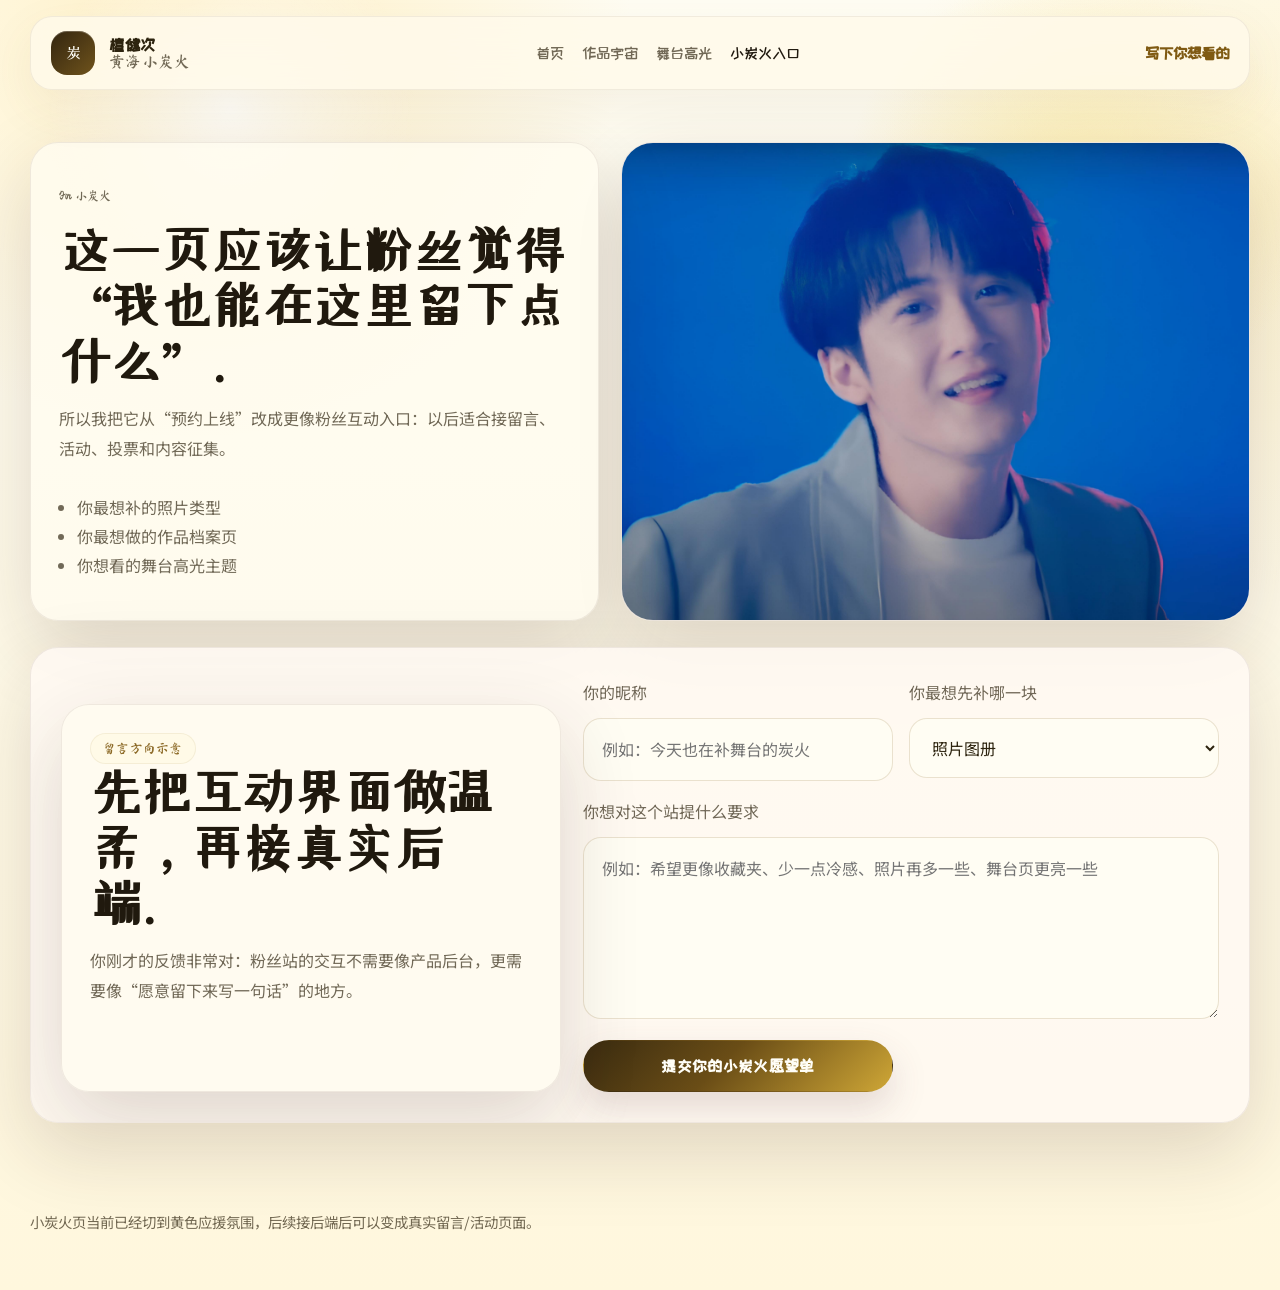
==== commit c4fbd77f: "Make the typography cuter and more layered for a fan-facing visual tone The previous type system was" ====
--- a/club.html
+++ b/club.html
@@ -9,7 +9,7 @@
     <link rel="icon" type="image/svg+xml" href="favicon.svg" />
     <link rel="preconnect" href="https://fonts.googleapis.com" />
     <link rel="preconnect" href="https://fonts.gstatic.com" crossorigin />
-    <link href="https://fonts.googleapis.com/css2?family=Noto+Sans+SC:wght@400;500;700&family=Noto+Serif+SC:wght@500;600;700&display=swap" rel="stylesheet" />
+    <link href="https://fonts.googleapis.com/css2?family=Ma+Shan+Zheng&family=Noto+Sans+SC:wght@400;500;700&family=ZCOOL+KuaiLe&family=ZCOOL+XiaoWei&display=swap" rel="stylesheet" />
     <link rel="stylesheet" href="styles.css" />
   </head>
   <body data-page="club">
--- a/styles.css
+++ b/styles.css
@@ -19,6 +19,11 @@
   --radius-md: 18px;
   --content: 1220px;
   --ease-out: cubic-bezier(0.22, 1, 0.36, 1);
+
+  --font-body: "Noto Sans SC", "PingFang SC", "Microsoft YaHei", sans-serif;
+  --font-display: "ZCOOL XiaoWei", "Noto Serif SC", "Songti SC", serif;
+  --font-cute: "ZCOOL KuaiLe", "Noto Sans SC", cursive;
+  --font-note: "Ma Shan Zheng", cursive;
 }
 
 * {
@@ -37,7 +42,7 @@
     radial-gradient(circle at 15% 0%, rgba(255, 224, 138, 0.42), transparent 26%),
     radial-gradient(circle at 100% 15%, rgba(243, 199, 66, 0.18), transparent 24%),
     linear-gradient(180deg, #fffdf3 0%, #fff7dd 100%);
-  font-family: "Noto Sans SC", "PingFang SC", "Microsoft YaHei", sans-serif;
+  font-family: var(--font-body);
 }
 
 body.nav-open {
@@ -150,7 +155,7 @@
   display: grid;
   place-items: center;
   color: var(--shell);
-  font-family: "Noto Serif SC", "Songti SC", serif;
+  font-family: var(--font-display);
   font-size: 1rem;
   background: linear-gradient(135deg, #33250f 0%, #6f531c 100%);
   box-shadow: inset 0 1px 0 rgba(255, 255, 255, 0.24);
@@ -271,7 +276,7 @@
 .update-panel h2 {
   margin: 0;
   color: var(--ink);
-  font-family: "Noto Serif SC", "Songti SC", serif;
+  font-family: var(--font-display);
   font-weight: 600;
   letter-spacing: -0.03em;
   line-height: 1.08;
@@ -555,7 +560,7 @@
 .poster-note h3,
 .club-card h3 {
   margin: 14px 0 10px;
-  font-family: "Noto Serif SC", "Songti SC", serif;
+  font-family: var(--font-display);
   font-size: clamp(1.4rem, 2vw, 2rem);
   line-height: 1.35;
 }
@@ -609,7 +614,7 @@
 
 .hero-strip-card h3 {
   margin: 12px 0 8px;
-  font-family: "Noto Serif SC", "Songti SC", serif;
+  font-family: var(--font-display);
   font-size: 1.36rem;
 }
 
@@ -980,3 +985,70 @@
     min-height: 360px;
   }
 }
+
+
+.brand-copy strong {
+  font-family: var(--font-cute);
+  font-size: 1.02rem;
+  letter-spacing: 0.04em;
+}
+
+.brand-copy em {
+  font-family: var(--font-note);
+  font-size: 0.98rem;
+  letter-spacing: 0.02em;
+  text-transform: none;
+}
+
+.hero-fan h1,
+.page-intro h1,
+.section-heading h2,
+.club-copy h2,
+.update-panel h2,
+.gallery-copy h3,
+.memory-card h3,
+.card-soft h3,
+.poster-note h3,
+.club-card h3,
+.hero-strip-card h3 {
+  font-family: var(--font-display);
+}
+
+.eyebrow,
+.mini-label,
+.floating-badge {
+  font-family: var(--font-note);
+  letter-spacing: 0.02em;
+  text-transform: none;
+}
+
+.fan-tags span,
+.button.primary,
+.button.secondary,
+.site-nav a,
+.ghost-link,
+.photo-card-meta strong {
+  font-family: var(--font-cute);
+}
+
+.hero-strip-card h3,
+.gallery-copy h3,
+.memory-card h3,
+.card-soft h3,
+.poster-note h3,
+.club-card h3 {
+  line-height: 1.42;
+}
+
+.button {
+  letter-spacing: 0.02em;
+}
+
+.site-nav a,
+.ghost-link {
+  font-size: 0.98rem;
+}
+
+.fan-tags span {
+  font-size: 0.84rem;
+}
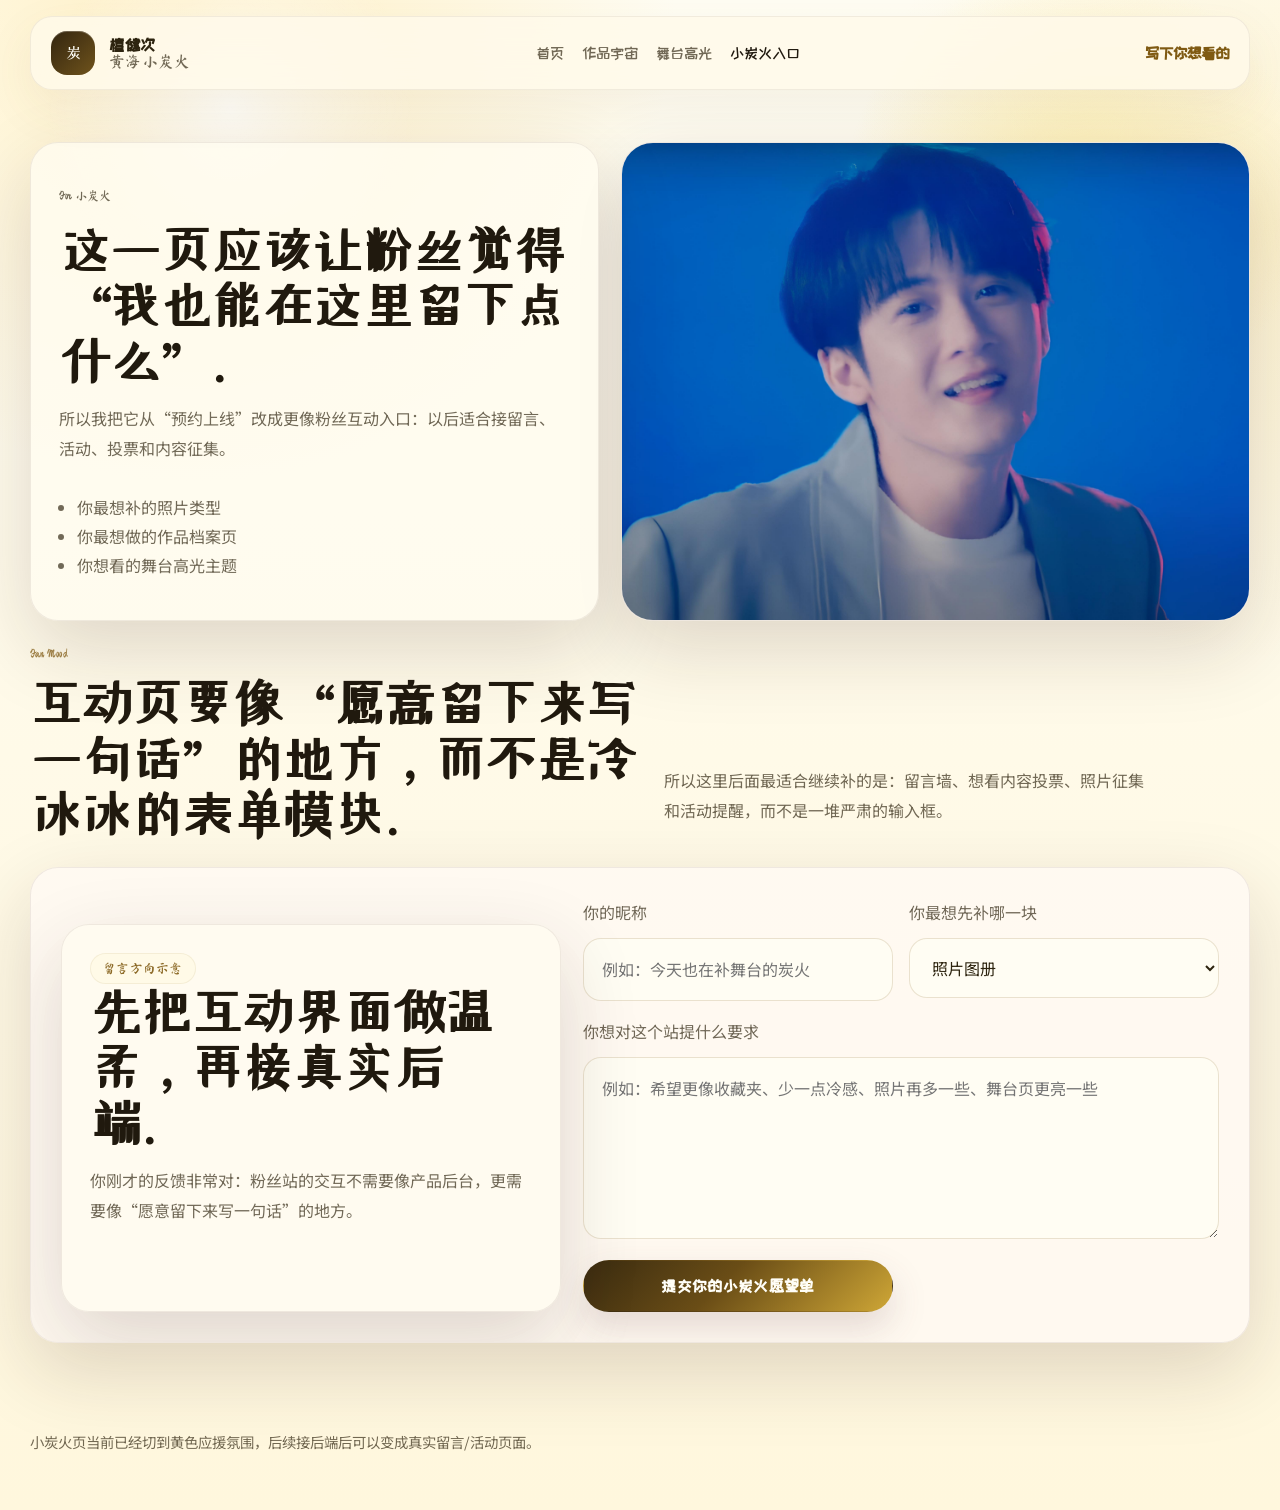
==== commit bfd106a8: "Deepen the collectible fan-book feel across the homepage and subpages The site had the right warmer " ====
--- a/club.html
+++ b/club.html
@@ -52,6 +52,16 @@
         </article>
       </section>
 
+      <section class="section-frame reveal">
+        <div class="section-heading split-heading fan-heading">
+          <div>
+            <p class="eyebrow soft-eyebrow">Fan Mood</p>
+            <h2>互动页要像“愿意留下来写一句话”的地方，而不是冷冰冰的表单模块。</h2>
+          </div>
+          <p class="section-text fan-copy">所以这里后面最适合继续补的是：留言墙、想看内容投票、照片征集和活动提醒，而不是一堆严肃的输入框。</p>
+        </div>
+      </section>
+
       <section id="form" class="form-shell reveal">
         <div class="update-panel">
           <span class="mini-label">留言方向示意</span>
--- a/styles.css
+++ b/styles.css
@@ -1052,3 +1052,51 @@
 .fan-tags span {
   font-size: 0.84rem;
 }
+
+
+.fan-polaroids {
+  display: grid;
+  grid-template-columns: 0.82fr 0.82fr 1.16fr;
+  gap: 18px;
+  align-items: start;
+  margin-top: 24px;
+}
+
+.polaroid-card {
+  padding: 14px 14px 20px;
+  border-radius: 8px 8px 24px 24px;
+  background: #fffefb;
+  border: 1px solid rgba(119, 90, 18, 0.14);
+  box-shadow: 0 18px 40px rgba(94, 69, 34, 0.12);
+}
+
+.polaroid-card img {
+  aspect-ratio: 4 / 5;
+  object-fit: cover;
+  border-radius: 6px;
+}
+
+.polaroid-note {
+  padding-top: 14px;
+  color: var(--wine);
+  font-family: var(--font-note);
+  font-size: 1.1rem;
+}
+
+.offset-card {
+  margin-top: 34px;
+}
+
+.polaroid-copy {
+  min-height: 100%;
+}
+
+@media (max-width: 1100px) {
+  .fan-polaroids {
+    grid-template-columns: 1fr;
+  }
+
+  .offset-card {
+    margin-top: 0;
+  }
+}
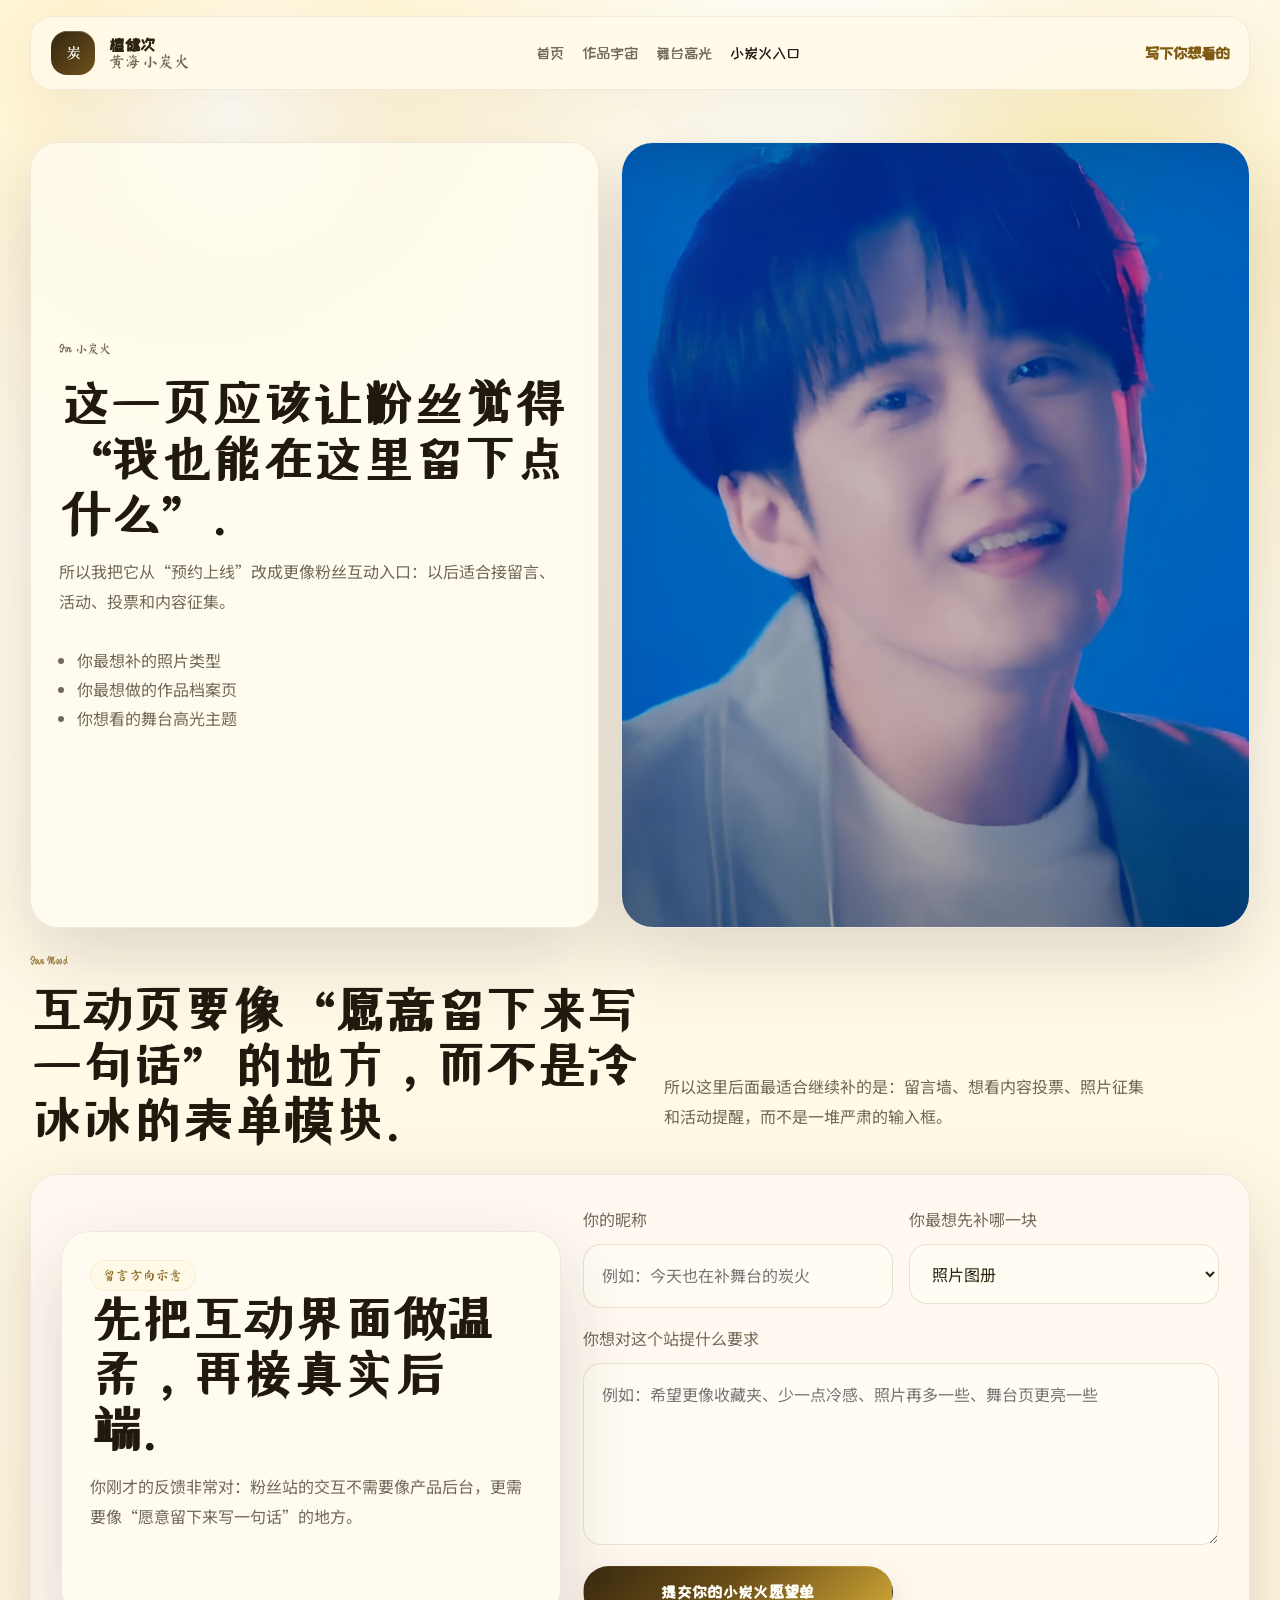
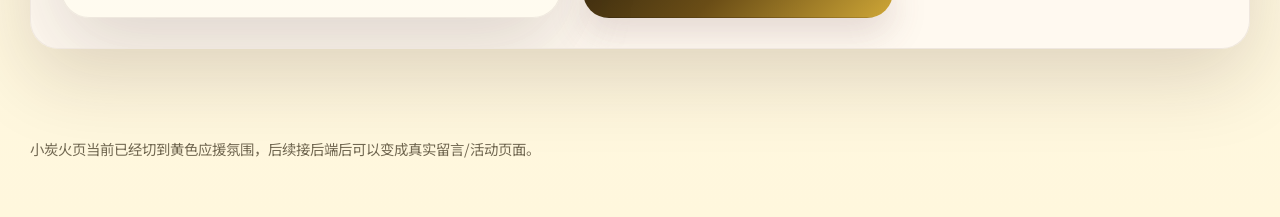
==== commit b558de87: "Add richer local photo crops and ship them through Pages deploys The redesign was still leaning too " ====
--- a/club.html
+++ b/club.html
@@ -48,7 +48,7 @@
           </ul>
         </div>
         <article class="club-card tilt-card">
-          <img src="assets/images/tan-jianci-smile.jpg" alt="檀健次照片" />
+          <img src="assets/derived/smile-portrait.jpg" alt="檀健次照片" />
         </article>
       </section>
 
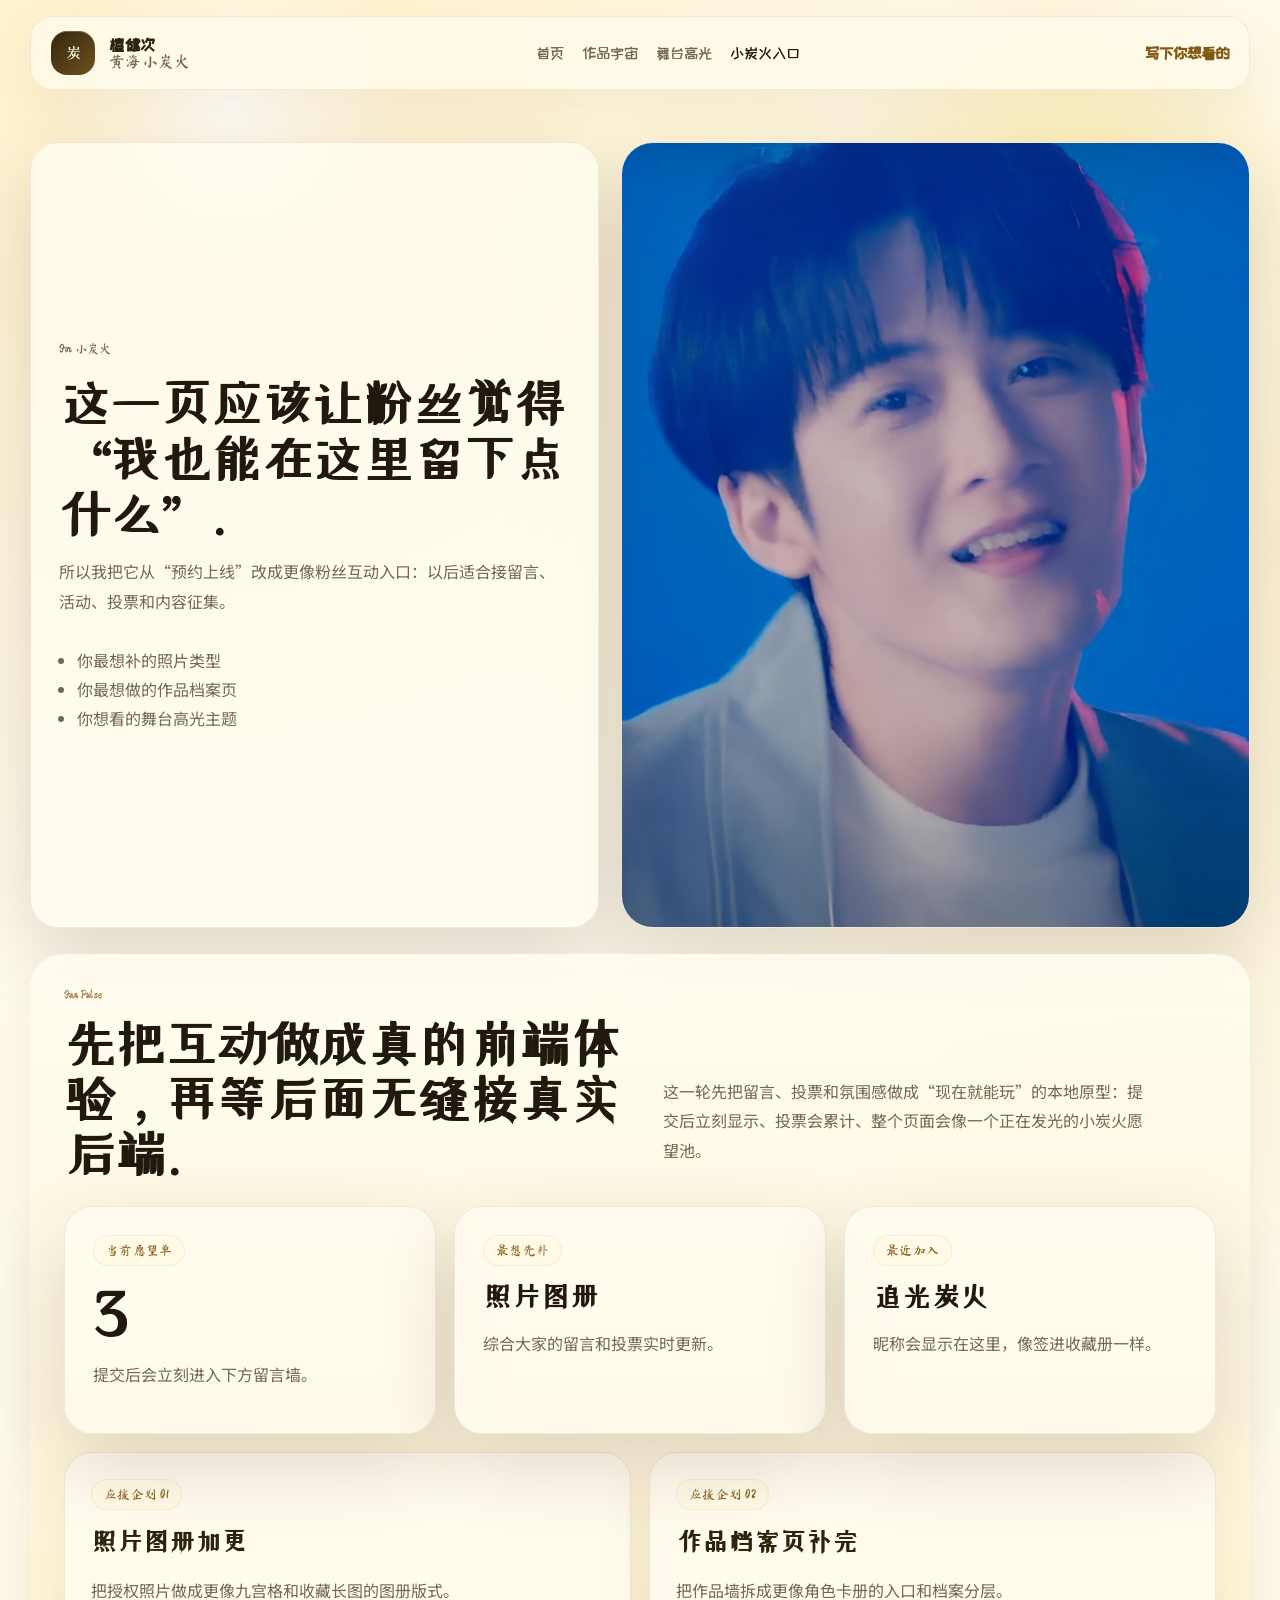
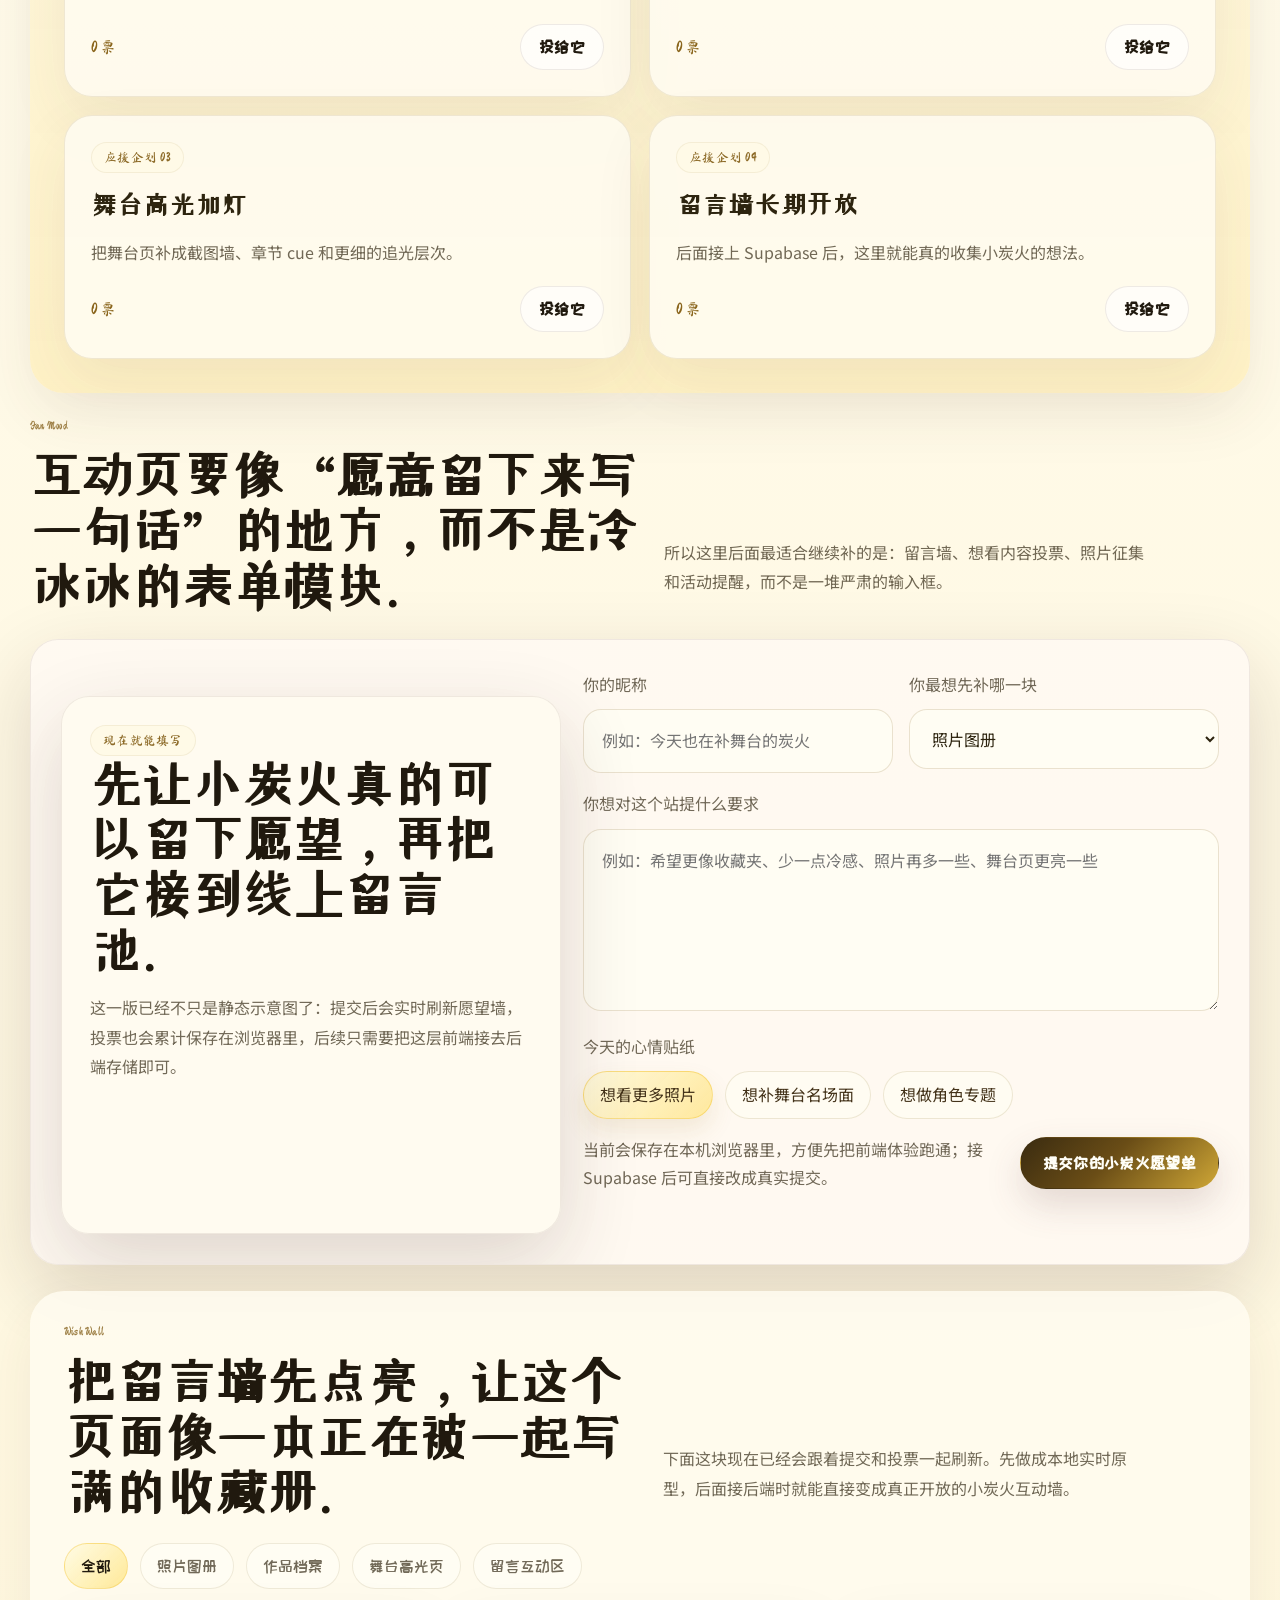
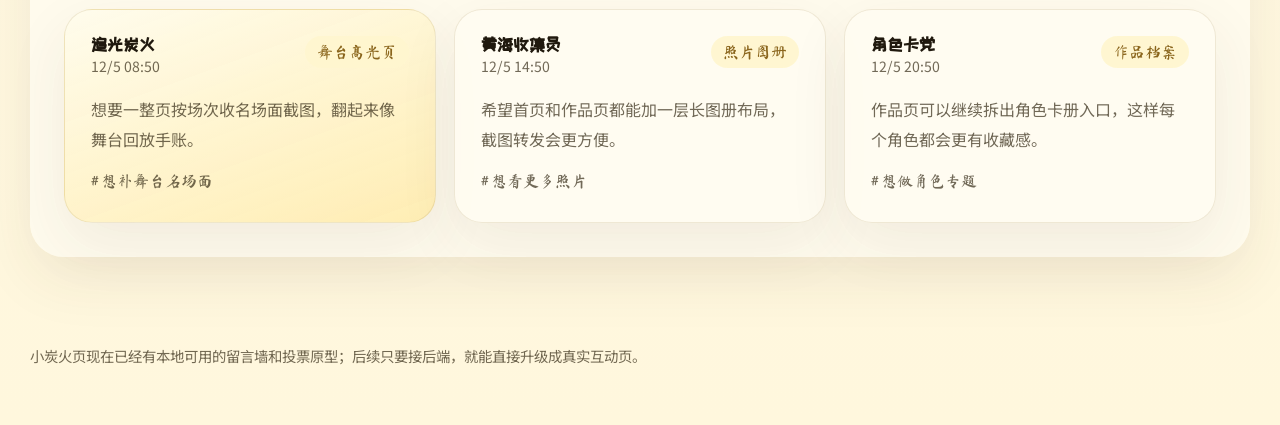
==== commit 6fd029b6: "Turn the fan-club page into a working local interaction prototype The site already had the visual di" ====
--- a/club.html
+++ b/club.html
@@ -52,6 +52,73 @@
         </article>
       </section>
 
+      <section class="club-pulse reveal">
+        <div class="section-heading split-heading fan-heading">
+          <div>
+            <p class="eyebrow soft-eyebrow">Fan Pulse</p>
+            <h2>先把互动做成真的前端体验，再等后面无缝接真实后端。</h2>
+          </div>
+          <p class="section-text fan-copy">这一轮先把留言、投票和氛围感做成“现在就能玩”的本地原型：提交后立刻显示、投票会累计、整个页面会像一个正在发光的小炭火愿望池。</p>
+        </div>
+
+        <div class="pulse-grid">
+          <article class="pulse-card card-soft">
+            <span class="mini-label">当前愿望单</span>
+            <strong class="pulse-number" data-wish-count>0</strong>
+            <p>提交后会立刻进入下方留言墙。</p>
+          </article>
+          <article class="pulse-card card-soft">
+            <span class="mini-label">最想先补</span>
+            <strong class="pulse-copy" data-leading-topic>照片图册</strong>
+            <p>综合大家的留言和投票实时更新。</p>
+          </article>
+          <article class="pulse-card card-soft">
+            <span class="mini-label">最近加入</span>
+            <strong class="pulse-copy" data-latest-fan>等你来写第一条</strong>
+            <p>昵称会显示在这里，像签进收藏册一样。</p>
+          </article>
+        </div>
+
+        <div class="campaign-grid">
+          <article class="campaign-card">
+            <span class="mini-label">应援企划 01</span>
+            <h3>照片图册加更</h3>
+            <p>把授权照片做成更像九宫格和收藏长图的图册版式。</p>
+            <div class="campaign-meta">
+              <span data-vote-count="照片图册">0 票</span>
+              <button class="button secondary vote-button" type="button" data-vote="照片图册">投给它</button>
+            </div>
+          </article>
+          <article class="campaign-card">
+            <span class="mini-label">应援企划 02</span>
+            <h3>作品档案页补完</h3>
+            <p>把作品墙拆成更像角色卡册的入口和档案分层。</p>
+            <div class="campaign-meta">
+              <span data-vote-count="作品档案">0 票</span>
+              <button class="button secondary vote-button" type="button" data-vote="作品档案">投给它</button>
+            </div>
+          </article>
+          <article class="campaign-card">
+            <span class="mini-label">应援企划 03</span>
+            <h3>舞台高光加灯</h3>
+            <p>把舞台页补成截图墙、章节 cue 和更细的追光层次。</p>
+            <div class="campaign-meta">
+              <span data-vote-count="舞台高光页">0 票</span>
+              <button class="button secondary vote-button" type="button" data-vote="舞台高光页">投给它</button>
+            </div>
+          </article>
+          <article class="campaign-card">
+            <span class="mini-label">应援企划 04</span>
+            <h3>留言墙长期开放</h3>
+            <p>后面接上 Supabase 后，这里就能真的收集小炭火的想法。</p>
+            <div class="campaign-meta">
+              <span data-vote-count="留言互动区">0 票</span>
+              <button class="button secondary vote-button" type="button" data-vote="留言互动区">投给它</button>
+            </div>
+          </article>
+        </div>
+      </section>
+
       <section class="section-frame reveal">
         <div class="section-heading split-heading fan-heading">
           <div>
@@ -64,18 +131,24 @@
 
       <section id="form" class="form-shell reveal">
         <div class="update-panel">
-          <span class="mini-label">留言方向示意</span>
-          <h2>先把互动界面做温柔，再接真实后端。</h2>
-          <p>你刚才的反馈非常对：粉丝站的交互不需要像产品后台，更需要像“愿意留下来写一句话”的地方。</p>
-        </div>
-        <form class="prototype-form">
+          <span class="mini-label">现在就能填写</span>
+          <h2>先让小炭火真的可以留下愿望，再把它接到线上留言池。</h2>
+          <p>这一版已经不只是静态示意图了：提交后会实时刷新愿望墙，投票也会累计保存在浏览器里，后续只需要把这层前端接去后端存储即可。</p>
+        </div>
+        <form class="prototype-form" data-club-form>
           <label>
             <span>你的昵称</span>
-            <input type="text" placeholder="例如：今天也在补舞台的炭火" />
+            <input
+              type="text"
+              name="nickname"
+              maxlength="20"
+              required
+              placeholder="例如：今天也在补舞台的炭火"
+            />
           </label>
           <label>
             <span>你最想先补哪一块</span>
-            <select>
+            <select name="topic" required>
               <option>照片图册</option>
               <option>作品档案</option>
               <option>舞台高光页</option>
@@ -84,14 +157,62 @@
           </label>
           <label class="full-span">
             <span>你想对这个站提什么要求</span>
-            <textarea rows="5" placeholder="例如：希望更像收藏夹、少一点冷感、照片再多一些、舞台页更亮一些"></textarea>
+            <textarea
+              rows="5"
+              name="message"
+              minlength="6"
+              maxlength="140"
+              required
+              placeholder="例如：希望更像收藏夹、少一点冷感、照片再多一些、舞台页更亮一些"
+            ></textarea>
           </label>
-          <button class="button primary" type="button">提交你的小炭火愿望单</button>
+          <div class="full-span">
+            <span>今天的心情贴纸</span>
+            <div class="mood-row">
+              <label class="mood-chip">
+                <input type="radio" name="mood" value="想看更多照片" checked />
+                <span>想看更多照片</span>
+              </label>
+              <label class="mood-chip">
+                <input type="radio" name="mood" value="想补舞台名场面" />
+                <span>想补舞台名场面</span>
+              </label>
+              <label class="mood-chip">
+                <input type="radio" name="mood" value="想做角色专题" />
+                <span>想做角色专题</span>
+              </label>
+            </div>
+          </div>
+          <div class="full-span form-actions">
+            <p class="form-note">当前会保存在本机浏览器里，方便先把前端体验跑通；接 Supabase 后可直接改成真实提交。</p>
+            <button class="button primary" type="submit">提交你的小炭火愿望单</button>
+          </div>
+          <p class="form-feedback full-span" data-form-feedback aria-live="polite"></p>
         </form>
       </section>
+
+      <section class="wish-wall reveal">
+        <div class="section-heading split-heading fan-heading">
+          <div>
+            <p class="eyebrow soft-eyebrow">Wish Wall</p>
+            <h2>把留言墙先点亮，让这个页面像一本正在被一起写满的收藏册。</h2>
+          </div>
+          <p class="section-text fan-copy">下面这块现在已经会跟着提交和投票一起刷新。先做成本地实时原型，后面接后端时就能直接变成真正开放的小炭火互动墙。</p>
+        </div>
+
+        <div class="wall-toolbar" role="toolbar" aria-label="愿望墙筛选">
+          <button class="filter-chip is-active" type="button" data-filter="all">全部</button>
+          <button class="filter-chip" type="button" data-filter="照片图册">照片图册</button>
+          <button class="filter-chip" type="button" data-filter="作品档案">作品档案</button>
+          <button class="filter-chip" type="button" data-filter="舞台高光页">舞台高光页</button>
+          <button class="filter-chip" type="button" data-filter="留言互动区">留言互动区</button>
+        </div>
+
+        <div class="wish-grid" data-wish-grid></div>
+      </section>
     </main>
 
-    <footer class="site-footer"><p>小炭火页当前已经切到黄色应援氛围，后续接后端后可以变成真实留言/活动页面。</p></footer>
+    <footer class="site-footer"><p>小炭火页现在已经有本地可用的留言墙和投票原型；后续只要接后端，就能直接升级成真实互动页。</p></footer>
     <script src="script.js"></script>
   </body>
 </html>
--- a/styles.css
+++ b/styles.css
@@ -231,7 +231,9 @@
 .poster-cluster,
 .spotlight-wrap,
 .club-welcome,
+.club-pulse,
 .form-shell,
+.wish-wall,
 .update-panel,
 .ticker-band,
 .credit-strip,
@@ -518,7 +520,9 @@
 .poster-cluster,
 .spotlight-wrap,
 .club-welcome,
+.club-pulse,
 .form-shell,
+.wish-wall,
 .update-panel,
 .section-frame,
 .diary-panel {
@@ -831,12 +835,15 @@
   .memory-grid,
   .hero-strip,
   .poster-grid,
+  .pulse-grid,
+  .campaign-grid,
   .stage-hero,
   .spotlight-grid,
   .diary-grid,
   .club-welcome,
   .club-grid,
   .form-shell,
+  .wish-grid,
   .prototype-form {
     grid-template-columns: 1fr;
   }
@@ -937,7 +944,9 @@
   .spotlight-wrap,
   .diary-panel,
   .club-welcome,
+  .club-pulse,
   .form-shell,
+  .wish-wall,
   .update-panel,
   .card-soft,
   .memory-card {
@@ -1100,3 +1109,258 @@
     margin-top: 0;
   }
 }
+
+.club-pulse {
+  padding: 34px;
+  border-radius: 34px;
+  background: linear-gradient(180deg, rgba(255, 252, 240, 0.88), rgba(255, 239, 191, 0.84));
+  box-shadow: var(--shadow-soft);
+}
+
+.pulse-grid,
+.campaign-grid,
+.wish-grid {
+  display: grid;
+  gap: 18px;
+}
+
+.pulse-grid {
+  grid-template-columns: repeat(3, minmax(0, 1fr));
+  margin-top: 24px;
+}
+
+.pulse-card strong {
+  display: block;
+  margin-top: 14px;
+  color: var(--ink);
+  font-family: var(--font-display);
+}
+
+.pulse-number {
+  font-size: clamp(2.4rem, 5vw, 4rem);
+  line-height: 1;
+}
+
+.pulse-copy {
+  font-size: clamp(1.5rem, 2.2vw, 2.2rem);
+  line-height: 1.2;
+}
+
+.campaign-grid {
+  grid-template-columns: repeat(2, minmax(0, 1fr));
+  margin-top: 18px;
+}
+
+.campaign-card,
+.wish-card {
+  padding: 26px;
+  border-radius: 28px;
+  border: 1px solid rgba(127, 90, 18, 0.12);
+  background: rgba(255, 252, 241, 0.88);
+  box-shadow: var(--shadow-soft);
+}
+
+.campaign-card h3 {
+  margin: 14px 0 8px;
+  font-family: var(--font-display);
+  font-size: clamp(1.3rem, 2vw, 1.8rem);
+  line-height: 1.4;
+}
+
+.campaign-card p,
+.wish-message {
+  color: var(--muted);
+  line-height: 1.85;
+}
+
+.campaign-meta,
+.wish-card-header {
+  display: flex;
+  justify-content: space-between;
+  gap: 14px;
+  align-items: flex-start;
+}
+
+.campaign-meta {
+  margin-top: 18px;
+  align-items: center;
+}
+
+.campaign-meta span {
+  color: #8a651c;
+  font-family: var(--font-note);
+  font-size: 1rem;
+}
+
+.vote-button {
+  min-height: 46px;
+  padding: 0 18px;
+}
+
+.vote-button.is-bumped {
+  transform: scale(0.96);
+}
+
+.mood-row {
+  display: flex;
+  flex-wrap: wrap;
+  gap: 12px;
+}
+
+.mood-chip {
+  position: relative;
+  display: inline-flex;
+}
+
+.mood-chip input {
+  position: absolute;
+  inset: 0;
+  width: 100%;
+  min-height: 0;
+  padding: 0;
+  border: 0;
+  background: transparent;
+  opacity: 0;
+  pointer-events: none;
+}
+
+.mood-chip span {
+  display: inline-flex;
+  align-items: center;
+  justify-content: center;
+  margin-bottom: 0;
+  min-height: 48px;
+  padding: 0 16px;
+  border-radius: 999px;
+  border: 1px solid rgba(127, 90, 18, 0.14);
+  background: rgba(255, 253, 243, 0.96);
+  color: var(--ink-soft);
+  cursor: pointer;
+  transition: transform 180ms ease, border-color 180ms ease, box-shadow 180ms ease, background 180ms ease;
+}
+
+.mood-chip input:checked + span {
+  border-color: rgba(243, 199, 66, 0.52);
+  background: linear-gradient(135deg, rgba(255, 249, 220, 0.96), rgba(255, 231, 148, 0.9));
+  box-shadow: 0 12px 24px rgba(144, 104, 24, 0.12);
+}
+
+.form-actions {
+  display: flex;
+  align-items: center;
+  justify-content: space-between;
+  gap: 16px;
+  flex-wrap: wrap;
+}
+
+.form-note,
+.form-feedback {
+  margin: 0;
+  color: var(--muted);
+  line-height: 1.75;
+}
+
+.form-note {
+  max-width: 420px;
+}
+
+.form-feedback {
+  min-height: 1.7em;
+  color: #8a651c;
+  font-family: var(--font-note);
+  font-size: 1rem;
+}
+
+.wish-wall {
+  padding: 34px;
+  border-radius: 34px;
+  background: rgba(255, 252, 240, 0.84);
+  box-shadow: var(--shadow-soft);
+}
+
+.wall-toolbar {
+  display: flex;
+  flex-wrap: wrap;
+  gap: 12px;
+}
+
+.filter-chip {
+  min-height: 46px;
+  padding: 0 16px;
+  border: 1px solid rgba(127, 90, 18, 0.12);
+  border-radius: 999px;
+  background: rgba(255, 253, 244, 0.96);
+  color: var(--muted);
+  font-family: var(--font-cute);
+  cursor: pointer;
+  transition: transform 180ms ease, color 180ms ease, border-color 180ms ease, background 180ms ease;
+}
+
+.filter-chip:hover,
+.filter-chip.is-active {
+  color: var(--ink);
+  border-color: rgba(243, 199, 66, 0.42);
+  background: linear-gradient(135deg, rgba(255, 251, 228, 0.98), rgba(255, 232, 145, 0.92));
+}
+
+.wish-grid {
+  grid-template-columns: repeat(3, minmax(0, 1fr));
+  margin-top: 20px;
+}
+
+.wish-pinned {
+  background: linear-gradient(160deg, rgba(255, 252, 236, 0.98), rgba(255, 236, 173, 0.9));
+}
+
+.wish-identity strong {
+  display: block;
+  color: var(--ink);
+  font-family: var(--font-cute);
+  font-size: 1.08rem;
+}
+
+.wish-identity span {
+  color: var(--muted);
+  font-size: 0.88rem;
+}
+
+.wish-topic {
+  display: inline-flex;
+  align-items: center;
+  padding: 8px 12px;
+  border-radius: 999px;
+  background: rgba(255, 247, 208, 0.92);
+  color: #8a651c;
+  font-family: var(--font-note);
+  white-space: nowrap;
+}
+
+.wish-message {
+  margin: 18px 0 12px;
+  color: var(--text);
+}
+
+.wish-mood {
+  margin: 0;
+  color: #8a651c;
+  font-family: var(--font-note);
+}
+
+.wish-empty {
+  display: flex;
+  flex-direction: column;
+  justify-content: center;
+}
+
+@media (max-width: 720px) {
+  .campaign-meta,
+  .wish-card-header,
+  .form-actions {
+    align-items: flex-start;
+    flex-direction: column;
+  }
+
+  .wish-topic {
+    white-space: normal;
+  }
+}
